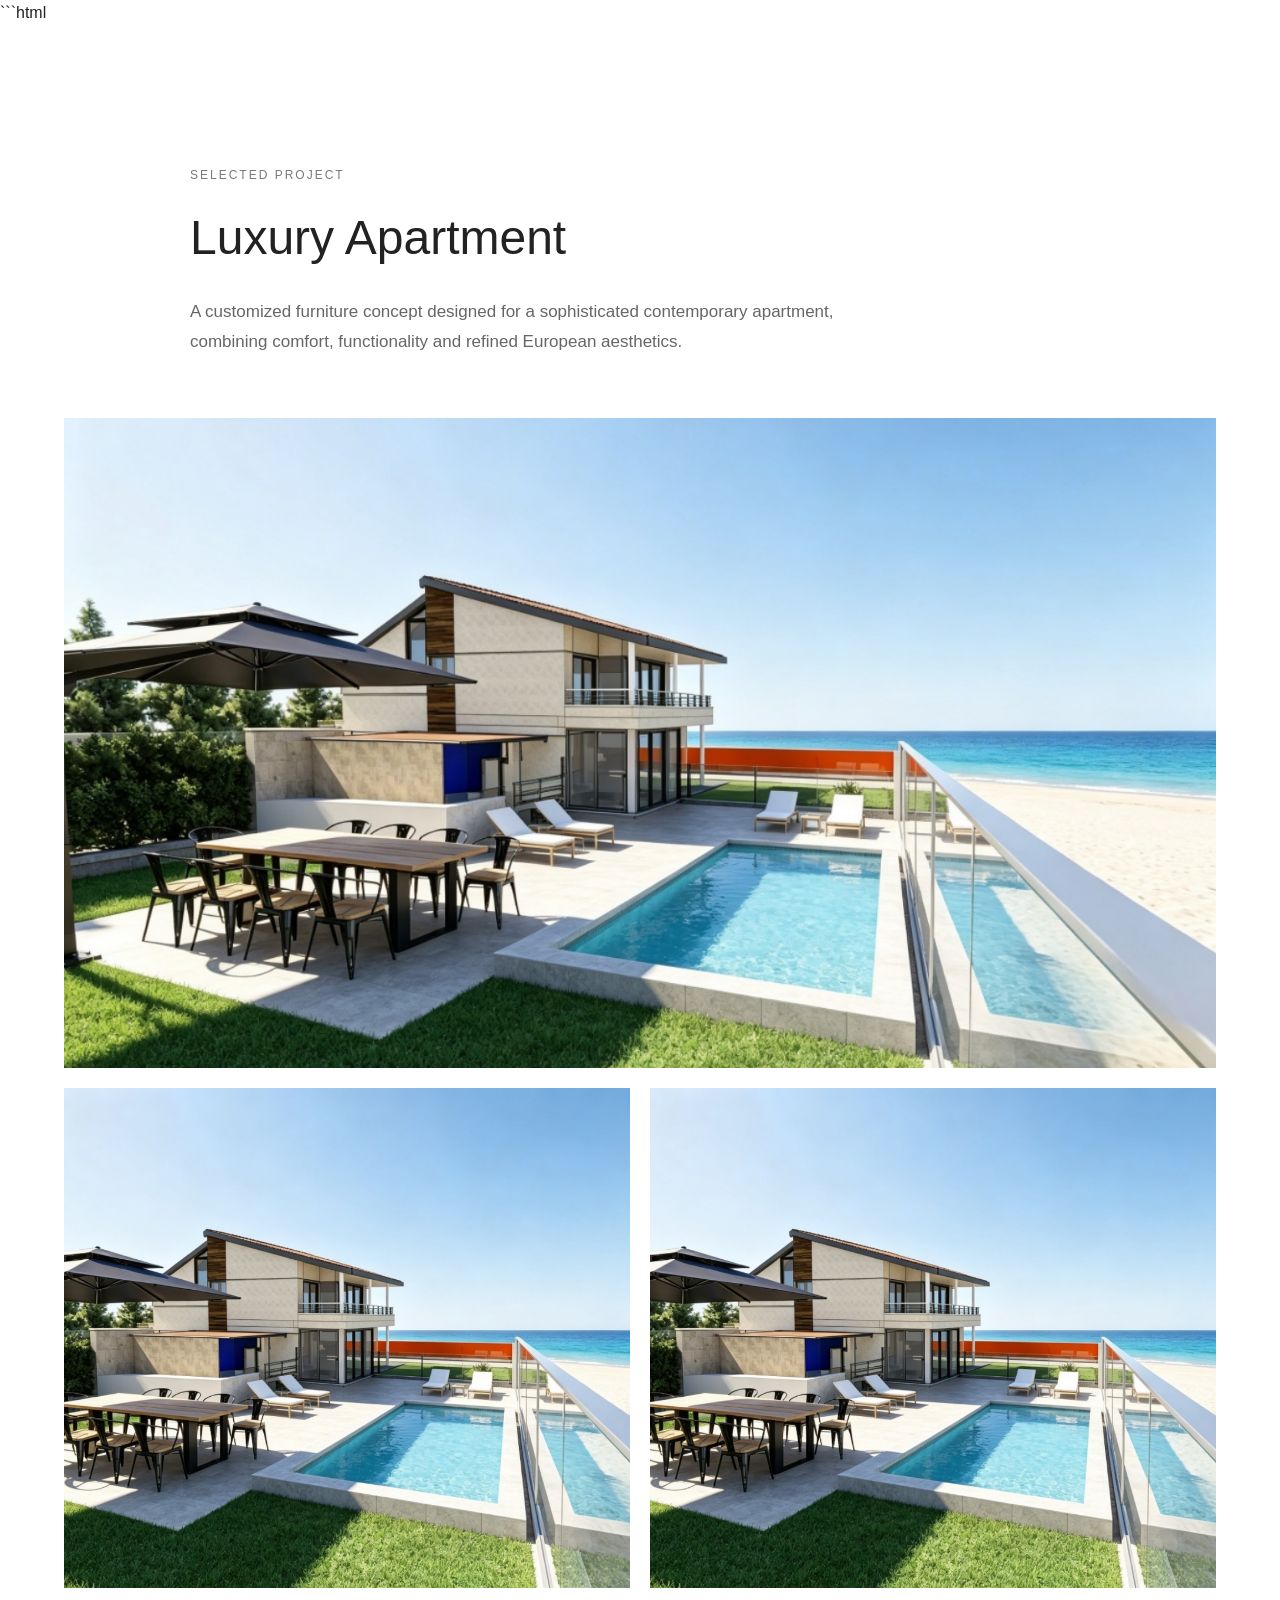
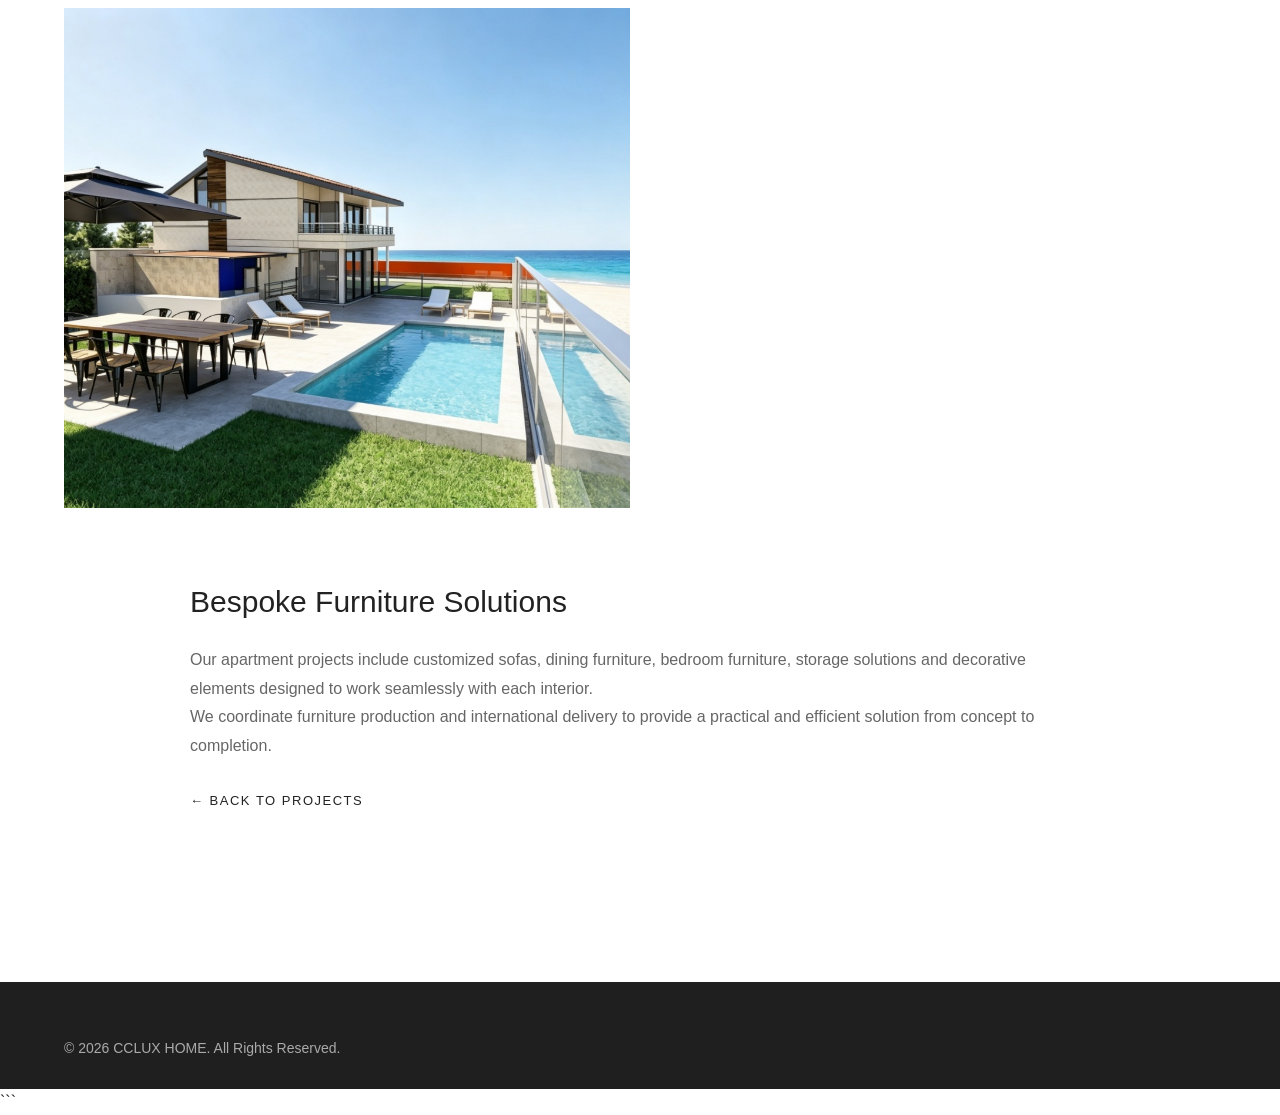
==== projects/apartment.html @ 45165ef6 "Add apartment.html for luxury furniture project This HTML file represents a luxury apartment furnitu" ====
```html
<!DOCTYPE html>
<html lang="en">

<head>

<meta charset="UTF-8">

<meta name="viewport" content="width=device-width, initial-scale=1.0">

<title>Luxury Apartment Furniture Project | CCLUX HOME</title>

<meta
name="description"
content="Bespoke apartment furniture project by CCLUX HOME, combining European design and customized furniture manufacturing."
>

<link rel="stylesheet" href="../css/style.css">

</head>


<body>


<!-- =========================
HEADER
========================= -->

<header class="header">

<a href="../index.html" class="logo">
CCLUX<br>HOME
</a>


<nav class="nav">

<a href="../index.html#home">Home</a>

<a href="../index.html#about">About</a>

<a href="../index.html#indoor">Indoor</a>

<a href="../index.html#outdoor">Outdoor</a>

<a href="../index.html#projects">Projects</a>

<a href="../index.html#contact">Contact</a>

</nav>


<a
href="../index.html#contact"
class="header-btn"
>
Get Quote
</a>

</header>



<!-- =========================
PROJECT DETAIL
========================= -->

<section class="project-detail">

<div class="container">


<!-- PROJECT INTRO -->

<div class="project-detail-header">

<p class="project-detail-label">
SELECTED PROJECT
</p>


<h1 class="project-detail-title">
Luxury Apartment
</h1>


<p class="project-detail-description">

A customized furniture concept designed for a sophisticated
contemporary apartment, combining comfort, functionality and
refined European aesthetics.

</p>

</div>



<!-- =========================
PROJECT GALLERY
========================= -->

<div class="project-gallery">


<img
src="../assets/images/hero/Projects/pj001.png"
alt="Luxury apartment interior"
>


<img
src="../assets/images/hero/Projects/pj001.png"
alt="Apartment living room furniture"
>


<img
src="../assets/images/hero/Projects/pj001.png"
alt="Custom apartment furniture"
>


<img
src="../assets/images/hero/Projects/pj001.png"
alt="Apartment interior design"
>


</div>



<!-- =========================
PROJECT INFORMATION
========================= -->

<div class="project-info">


<h2>
Bespoke Furniture Solutions
</h2>


<p>

Our apartment projects include customized sofas,
dining furniture, bedroom furniture, storage solutions
and decorative elements designed to work seamlessly
with each interior.

</p>


<p>

We coordinate furniture production and international
delivery to provide a practical and efficient solution
from concept to completion.

</p>


<a
href="../index.html#projects"
class="project-back"
>
← Back to Projects
</a>


</div>


</div>

</section>



<!-- =========================
FOOTER
========================= -->

<footer class="footer">

<div class="container">

<p>
© 2026 CCLUX HOME. All Rights Reserved.
</p>

</div>

</footer>


</body>

</html>
```
---- css/style.css ----
/* ==================================================
RESET
================================================== */

* {
    margin: 0;
    padding: 0;
    box-sizing: border-box;
}

html {
    scroll-behavior: smooth;
}

body {
    font-family: "Helvetica Neue", Arial, sans-serif;
    color: #222;
    background: #ffffff;
    line-height: 1.6;
}

img {
    width: 100%;
    display: block;
}

a {
    text-decoration: none;
    color: inherit;
}

.container {
    width: 90%;
    max-width: 1200px;
    margin: 0 auto;
}



/* ==================================================
HEADER
================================================== */

.header {
    position: absolute;
    top: 0;
    left: 0;

    width: 100%;
    height: 100px;

    display: flex;
    align-items: center;
    justify-content: space-between;

    padding: 0 60px;

    z-index: 10;
    color: white;
}

.logo {
    font-size: 22px;
    font-weight: 400;
    letter-spacing: 5px;
    line-height: 1.2;
    color: white;
}

.nav {
    display: flex;
    align-items: center;
    gap: 32px;
}

.nav a {
    color: white;
    font-size: 15px;
    transition: opacity 0.3s ease;
}

.nav a:hover {
    opacity: 0.7;
}

.header-btn {
    color: white;

    border: 1px solid rgba(255, 255, 255, 0.8);

    padding: 12px 26px;

    font-size: 14px;

    transition: all 0.3s ease;
}

.header-btn:hover {
    background: white;
    color: #222;
}



/* ==================================================
HERO
================================================== */

.hero {
    min-height: 760px;
    height: 100vh;

    background-image:
        linear-gradient(
            rgba(0, 0, 0, 0.38),
            rgba(0, 0, 0, 0.38)
        ),
        url("../assets/images/hero/hero-villa-interior.png");

    background-size: cover;
    background-position: center;
    background-repeat: no-repeat;

    display: flex;
    align-items: center;

    padding: 0 60px;
}

.hero-content {
    max-width: 700px;
    color: white;
}

.hero h1 {
    font-size: 48px;
    font-weight: 400;
    line-height: 1.25;

    margin-bottom: 20px;
}

.hero p {
    font-size: 18px;
    font-weight: 300;

    margin-bottom: 32px;
}



/* ==================================================
BUTTONS
================================================== */

.buttons {
    display: flex;
    gap: 16px;
    flex-wrap: wrap;
}

.buttons a {
    display: inline-block;

    padding: 14px 28px;

    font-size: 15px;
}

.btn-primary {
    background: white;
    color: #222;
}

.btn-secondary {
    color: white;

    border: 1px solid rgba(255, 255, 255, 0.8);
}

.btn-primary:hover {
    opacity: 0.88;
}

.btn-secondary:hover {
    background: white;
    color: #222;
}



/* ==================================================
GENERAL SECTION
================================================== */

section {
    padding: 100px 0;
}

.section-title {
    font-size: 38px;
    font-weight: 400;
    line-height: 1.3;

    margin-bottom: 20px;
}

.section-text {
    max-width: 700px;

    font-size: 17px;
    color: #666;

    margin-bottom: 50px;
}



/* ==================================================
ABOUT
================================================== */

.about {
    background: #f7f7f7;
}

.about-grid {
    display: grid;
    grid-template-columns: 1fr 1fr;

    gap: 70px;

    align-items: center;
}

.about-image img {
    width: 100%;
    height: 520px;

    object-fit: cover;
}

.about-content h3 {
    font-size: 28px;
    font-weight: 400;

    margin-bottom: 20px;
}

.about-content p {
    font-size: 16px;
    color: #555;

    margin-bottom: 18px;
}

.text-link {
    display: inline-block;

    margin-top: 10px;

    font-size: 15px;

    border-bottom: 1px solid #222;

    padding-bottom: 3px;
}



/* ==================================================
DESIGNER SECTION
================================================== */

.designer-section {
    display: grid;
    grid-template-columns: 380px 1fr;

    gap: 70px;

    align-items: center;

    margin-top: 85px;
    padding-top: 75px;

    border-top: 1px solid #dddddd;
}

.designer-image {
    width: 100%;
}

.designer-image img {
    width: 100%;
    height: 500px;

    object-fit: cover;
    object-position: center top;

    background: #eeeeee;
}

.designer-content {
    max-width: 650px;
}

.designer-label {
    font-size: 12px;

    letter-spacing: 2.5px;

    color: #888888;

    margin-bottom: 12px;
}

.designer-content h3 {
    font-size: 34px;
    font-weight: 400;

    line-height: 1.25;

    margin-bottom: 6px;
}

.designer-role {
    font-size: 17px !important;

    color: #777777 !important;

    margin-bottom: 26px !important;
}

.designer-content p {
    font-size: 16px;
    color: #555555;

    line-height: 1.8;

    margin-bottom: 18px;
}

.designer-details {
    display: flex;
    flex-wrap: wrap;

    gap: 10px;

    margin-top: 28px;
}

.designer-details span {
    display: inline-block;

    padding: 8px 14px;

    border: 1px solid #d7d7d7;

    font-size: 13px;
    color: #555555;

    background: #ffffff;
}



/* ==================================================
PRODUCTS
================================================== */

.products {
    background: white;
}

.outdoor {
    background: #f7f7f7;
}

.product-grid {
    display: grid;
    grid-template-columns: repeat(2, 1fr);

    gap: 35px;
}

.product-card {
    background: white;
}

.product-card img {
    width: 100%;
    height: 440px;

    object-fit: cover;
}

.product-info {
    padding: 18px 0 5px;
}

.product-info h3 {
    font-size: 21px;
    font-weight: 400;
}



/* ==================================================
PROJECTS
================================================== */

.projects {
    background: white;
}

.projects-grid {
    display: grid;
    grid-template-columns: repeat(3, 1fr);

    gap: 25px;
}

.project-card {
    position: relative;

    overflow: hidden;
}

.project-card img {
    width: 100%;
    height: auto;
    aspect-ratio: 4 / 3;
    object-fit: cover;
    display: block;

    transition: transform 0.4s ease;
}

.project-card:hover img {
    transform: scale(1.03);
}

.project-overlay {
    position: absolute;

    left: 0;
    bottom: 0;

    width: 100%;

    padding: 45px 25px 25px;

    color: white;

    background:
        linear-gradient(
            transparent,
            rgba(0, 0, 0, 0.68)
        );
}

.project-overlay h3 {
    font-size: 22px;
    font-weight: 400;
}

/* =========================
PROJECT CARD LINK
========================= */

.project-card {
    position: relative;
    display: block;
    overflow: hidden;
    text-decoration: none;
    color: inherit;
    cursor: pointer;
}

.project-card img {
    width: 100%;
    height: 460px;
    object-fit: cover;
    display: block;
    transition: transform 0.5s ease;
}

.project-card:hover img {
    transform: scale(1.04);
}

.project-overlay {
    position: absolute;
    left: 0;
    bottom: 0;
    width: 100%;

    padding: 60px 25px 25px;

    color: #fff;

    background:
        linear-gradient(
            to top,
            rgba(0,0,0,0.75),
            rgba(0,0,0,0)
        );
}

.project-overlay h3 {
    margin: 0 0 8px;

    font-size: 26px;
    font-weight: 500;
}

.project-overlay span {
    display: inline-block;

    font-size: 13px;
    letter-spacing: 1.5px;

    opacity: 0.9;

    transition: transform 0.3s ease;
}

.project-card:hover .project-overlay span {
    transform: translateX(5px);
}


/* =========================
PROJECT DETAIL PAGE
========================= */

.project-detail {
    padding: 140px 0 100px;
}

.project-detail-header {
    max-width: 900px;
    margin: 0 auto 60px;
}

.project-detail-label {
    font-size: 12px;
    letter-spacing: 2px;
    text-transform: uppercase;
    margin-bottom: 15px;
    opacity: 0.6;
}

.project-detail-title {
    font-size: 48px;
    font-weight: 500;
    margin-bottom: 20px;
}

.project-detail-description {
    max-width: 700px;
    font-size: 17px;
    line-height: 1.8;
    color: #666;
}

.project-gallery {
    display: grid;
    grid-template-columns: repeat(2, 1fr);
    gap: 20px;
}

.project-gallery img {
    width: 100%;
    height: 500px;
    object-fit: cover;
    display: block;
}

.project-gallery img:first-child {
    grid-column: span 2;
    height: 650px;
}

.project-info {
    max-width: 900px;
    margin: 70px auto;
}

.project-info h2 {
    font-size: 30px;
    font-weight: 500;
    margin-bottom: 20px;
}

.project-info p {
    font-size: 16px;
    line-height: 1.8;
    color: #666;
}

.project-back {
    display: inline-block;
    margin-top: 30px;

    font-size: 13px;
    letter-spacing: 1.5px;
    text-transform: uppercase;
}

.project-back:hover {
    opacity: 0.6;
}


/* =========================
MOBILE
========================= */

@media (max-width: 768px) {

    .project-card img {
        height: 380px;
    }

    .project-overlay {
        padding: 50px 20px 20px;
    }

    .project-overlay h3 {
        font-size: 22px;
    }

    .project-detail {
        padding: 110px 20px 70px;
    }

    .project-detail-title {
        font-size: 36px;
    }

    .project-detail-description {
        font-size: 15px;
    }

    .project-gallery {
        grid-template-columns: 1fr;
        gap: 12px;
    }

    .project-gallery img,
    .project-gallery img:first-child {
        grid-column: span 1;
        height: 400px;
    }

}


/* ==================================================
CONTACT
================================================== */

.contact {
    background: #f7f7f7;
}

.contact-grid {
    display: grid;
    grid-template-columns: repeat(3, 1fr);

    gap: 25px;

    margin-bottom: 70px;
}

.contact-item {
    background: white;

    padding: 30px;

    min-height: 130px;
}

.contact-item h3 {
    font-size: 18px;
    font-weight: 500;

    margin-bottom: 10px;
}

.contact-item p,
.contact-item a {
    font-size: 15px;
    color: #555;
}



/* ==================================================
FORM
================================================== */

.inquiry-form {
    max-width: 900px;

    margin: 0 auto;

    background: white;

    padding: 55px;
}

.inquiry-form h2 {
    font-size: 32px;
    font-weight: 400;

    margin-bottom: 10px;
}

.inquiry-form > p {
    color: #666;

    margin-bottom: 35px;
}

.form-grid {
    display: grid;
    grid-template-columns: repeat(2, 1fr);

    gap: 20px;
}

.form-group {
    display: flex;
    flex-direction: column;

    margin-bottom: 20px;
}

.form-group label {
    font-size: 14px;

    margin-bottom: 8px;
}

.form-group input,
.form-group textarea {
    width: 100%;

    border: 1px solid #d8d8d8;

    padding: 14px 15px;

    font-family: inherit;
    font-size: 15px;

    background: white;
}

.form-group input:focus,
.form-group textarea:focus {
    outline: none;

    border-color: #777;
}

.form-group textarea {
    resize: vertical;
}

.full-width {
    width: 100%;
}

.submit-btn {
    border: none;

    background: #222;
    color: white;

    padding: 15px 30px;

    font-size: 15px;

    cursor: pointer;

    transition: opacity 0.3s ease;
}

.submit-btn:hover {
    opacity: 0.8;
}



/* ==================================================
FOOTER
================================================== */

.footer {
    background: #1f1f1f;
    color: white;

    padding: 55px 0 30px;
}

.footer-content {
    display: flex;
    justify-content: space-between;
    align-items: flex-start;

    gap: 40px;

    margin-bottom: 40px;
}

.footer h3 {
    font-size: 21px;
    font-weight: 400;

    letter-spacing: 3px;

    margin-bottom: 8px;
}

.footer p {
    color: #aaa;
    font-size: 14px;
}

.footer-links {
    display: flex;

    gap: 22px;

    flex-wrap: wrap;
}

.footer-links a {
    color: #ddd;
    font-size: 14px;
}

.footer-links a:hover {
    color: white;
}

.copyright {
    border-top: 1px solid #333;

    padding-top: 25px;

    font-size: 13px;
    color: #888;
}



/* ==================================================
TABLET
================================================== */

@media (max-width: 1100px) {

    .header {
        padding: 0 35px;
    }

    .hero {
        padding: 0 35px;
    }

    .about-grid {
        gap: 40px;
    }

    .designer-section {
        grid-template-columns: 340px 1fr;

        gap: 45px;
    }

    .designer-image img {
        height: 460px;
    }

    .projects-grid {
        grid-template-columns: repeat(2, 1fr);
    }

}



/* ==================================================
MOBILE
================================================== */

@media (max-width: 850px) {

    .header {
        height: 85px;

        padding: 0 22px;
    }

    .logo {
        font-size: 18px;

        letter-spacing: 4px;
    }

    .nav {
        display: none;
    }

    .header-btn {
        padding: 10px 18px;

        font-size: 13px;
    }


    .hero {
        min-height: 650px;
        height: 90vh;

        padding: 0 22px;

        background-position: center;
    }

    .hero-content {
        max-width: 520px;
    }

    .hero h1 {
        font-size: 36px;
    }

    .hero p {
        font-size: 16px;
    }


    section {
        padding: 75px 0;
    }

    .container {
        width: 88%;
    }

    .section-title {
        font-size: 31px;
    }

    .section-text {
        font-size: 16px;

        margin-bottom: 35px;
    }


    .about-grid {
        grid-template-columns: 1fr;

        gap: 35px;
    }

    .about-image img {
        height: 420px;
    }


    /* DESIGNER MOBILE */

    .designer-section {
        grid-template-columns: 1fr;

        gap: 32px;

        margin-top: 55px;
        padding-top: 50px;
    }

    .designer-image {
        max-width: 460px;
    }

    .designer-image img {
        height: auto;
        max-height: none;

        object-fit: contain;
    }

    .designer-content {
        max-width: 100%;
    }

    .designer-content h3 {
        font-size: 28px;
    }

    .designer-role {
        font-size: 16px !important;
    }

    .designer-content p {
        font-size: 15px;
    }


    .product-grid {
        grid-template-columns: 1fr;

        gap: 30px;
    }

    .product-card img {
        height: 420px;
    }


    .projects-grid {
        grid-template-columns: 1fr;

        gap: 25px;
    }

    .project-card img {
        height: 480px;
    }


    .contact-grid {
        grid-template-columns: 1fr;

        gap: 15px;

        margin-bottom: 45px;
    }


    .inquiry-form {
        padding: 35px 25px;
    }

    .inquiry-form h2 {
        font-size: 28px;
    }

    .form-grid {
        grid-template-columns: 1fr;

        gap: 0;
    }


    .footer-content {
        flex-direction: column;
    }

}



/* ==================================================
SMALL MOBILE
================================================== */

@media (max-width: 500px) {

    .hero h1 {
        font-size: 31px;
    }

    .hero p {
        font-size: 15px;
    }

    .buttons {
        flex-direction: column;

        align-items: flex-start;
    }

    .buttons a {
        text-align: center;

        min-width: 150px;
    }


    .section-title {
        font-size: 28px;
    }


    .about-image img {
        height: 330px;
    }


    .designer-section {
        margin-top: 45px;
        padding-top: 42px;
    }

    .designer-content h3 {
        font-size: 26px;
    }

    .designer-details {
        gap: 8px;
    }

    .designer-details span {
        font-size: 12px;

        padding: 7px 11px;
    }


    .product-card img {
        height: 340px;
    }


    .project-card img {
        height: 400px;
    }


    .inquiry-form {
        padding: 30px 20px;
    }

}
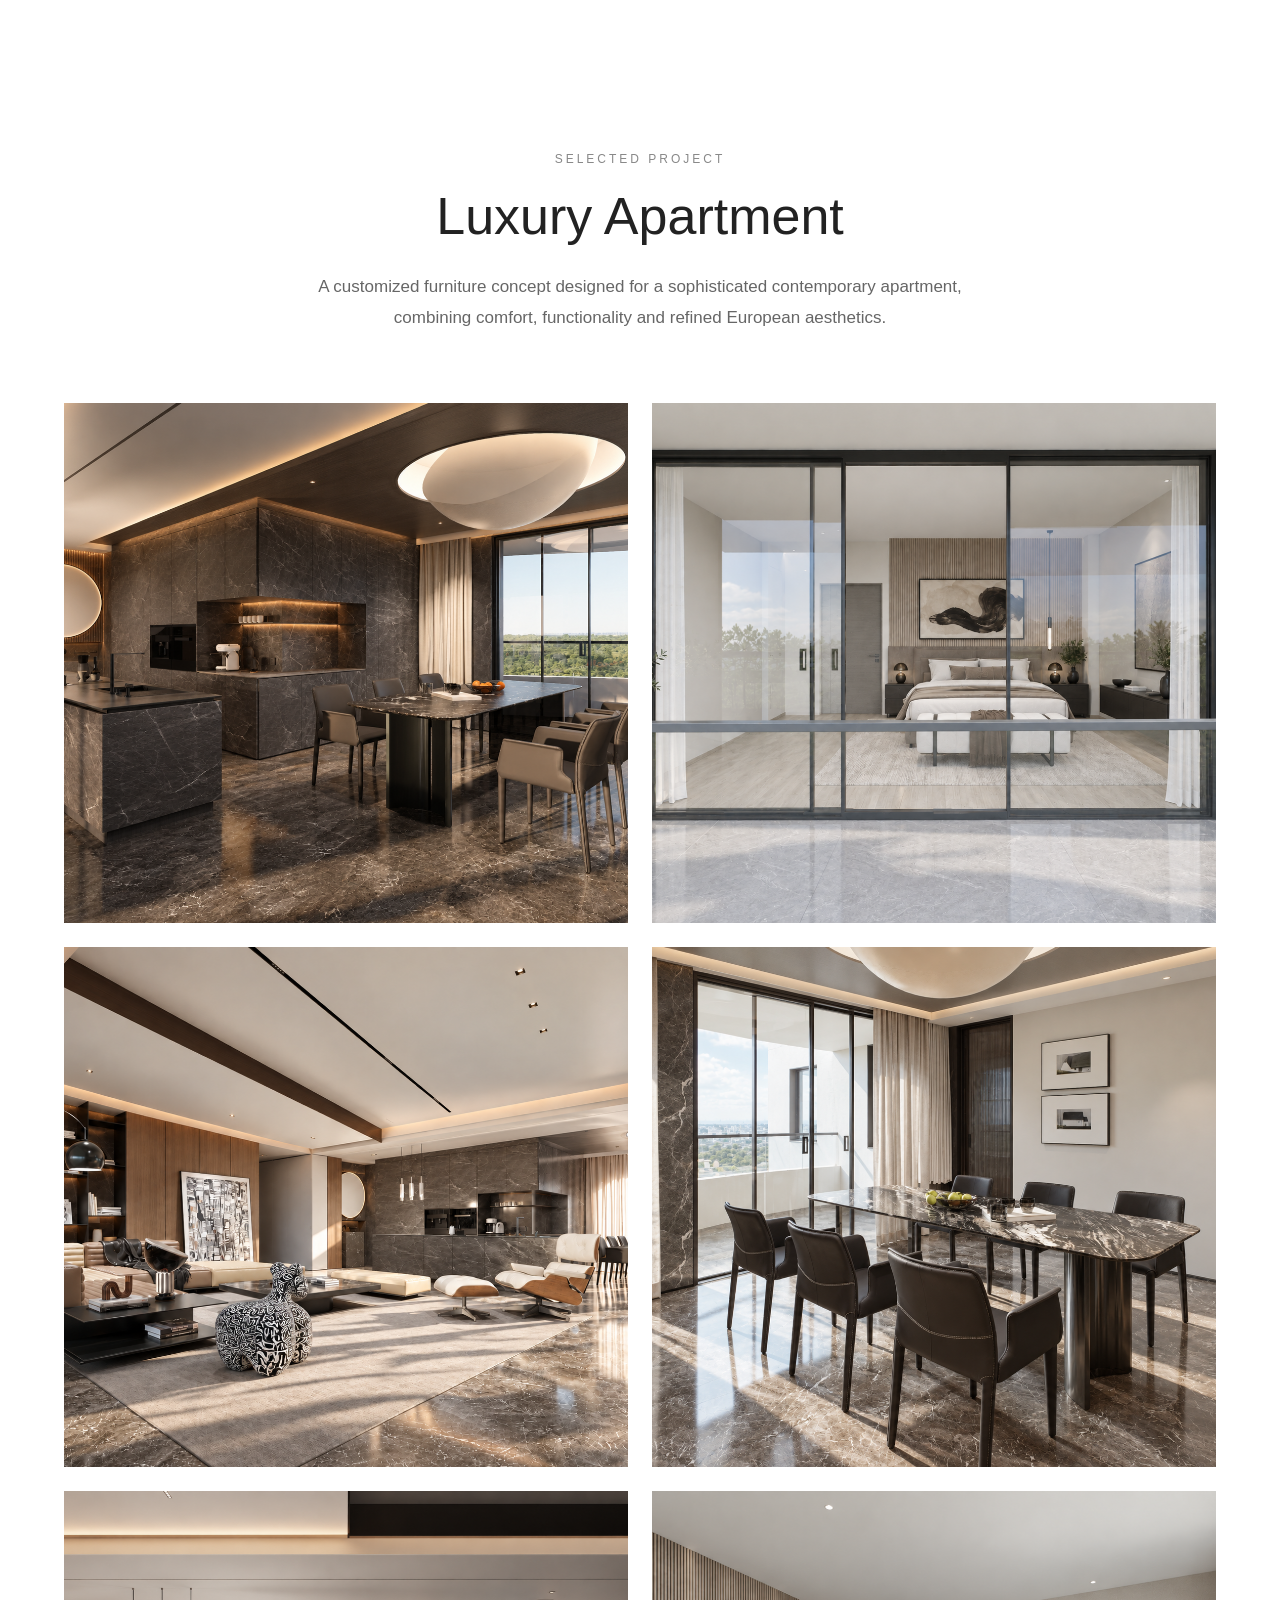
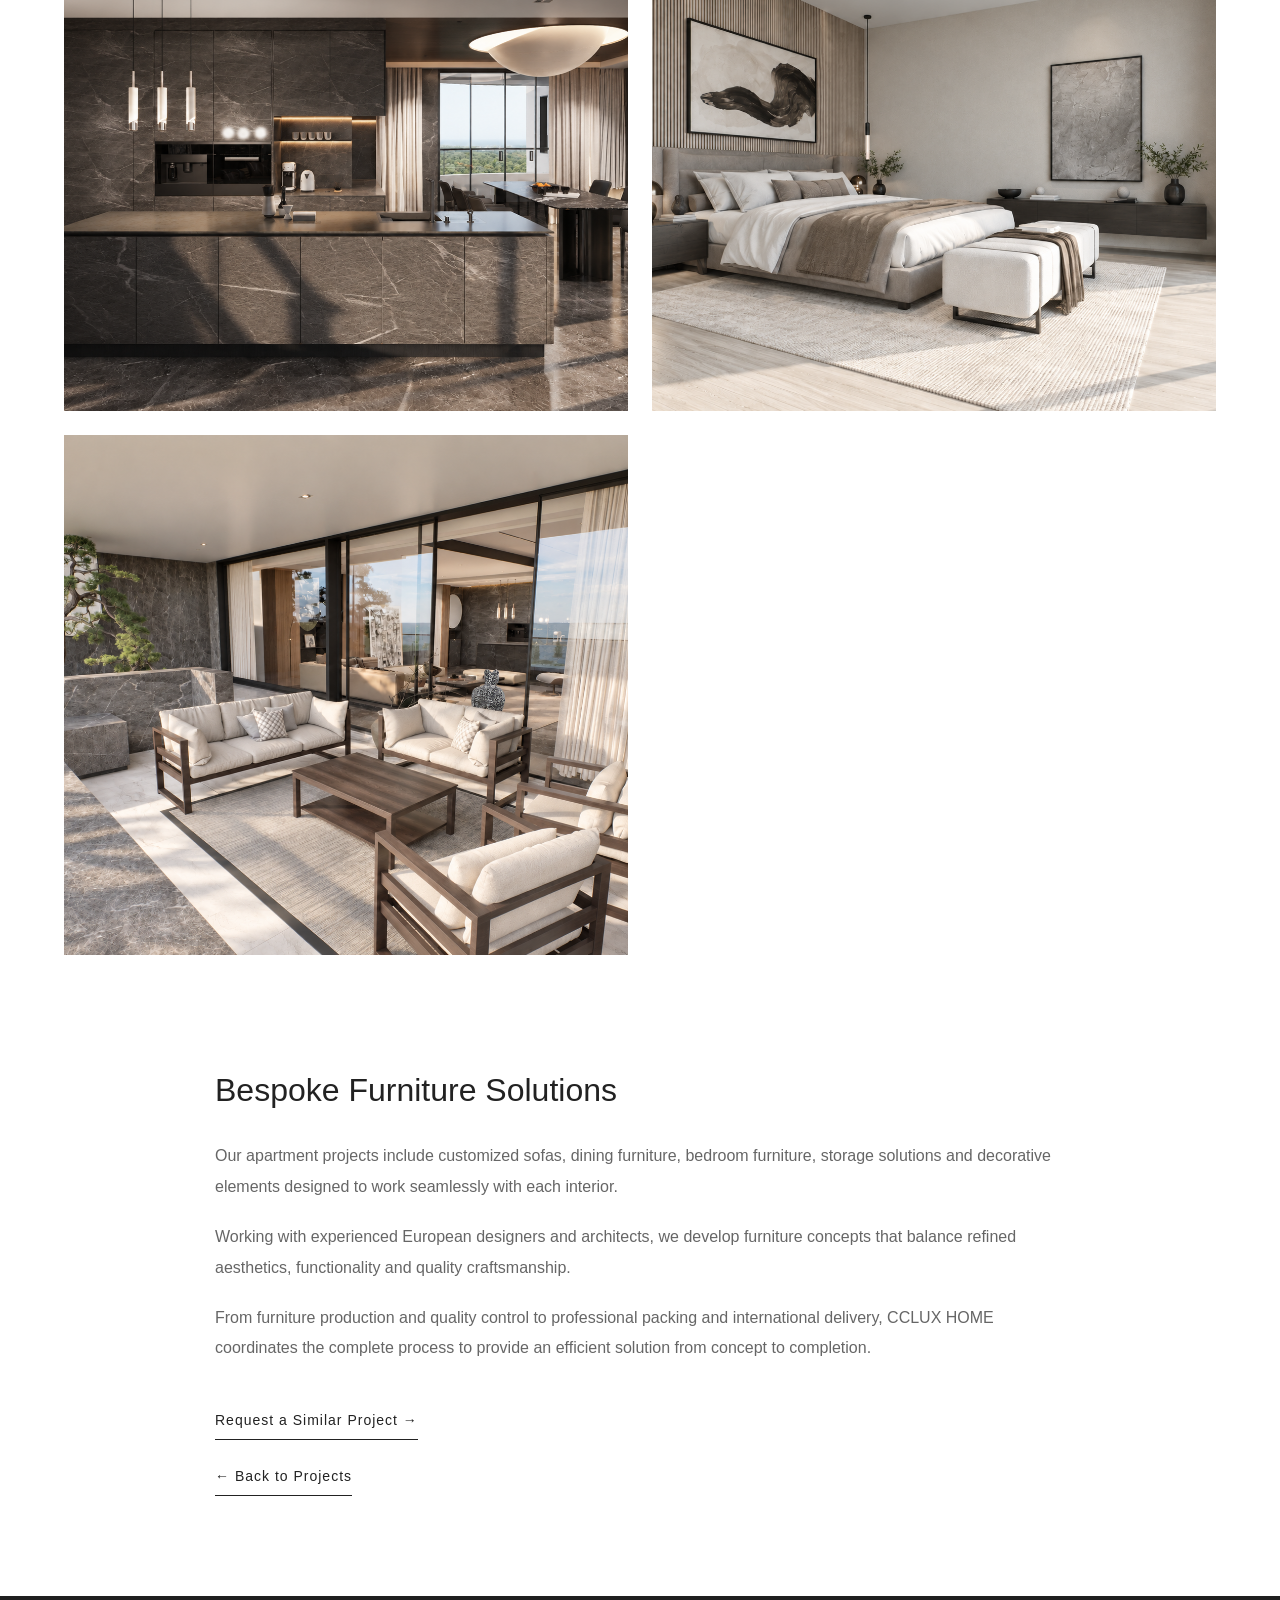
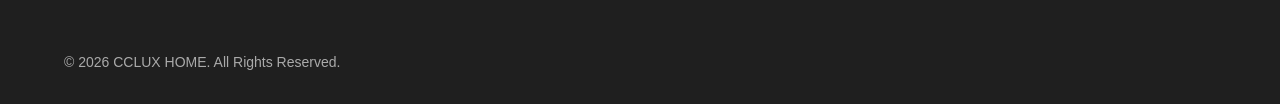
==== commit b8cfd932: "Refine HTML structure and project descriptions Updated project details and descriptions for the Luxu" ====
--- a/projects/apartment.html
+++ b/projects/apartment.html
@@ -1,4 +1,3 @@
-```html
 <!DOCTYPE html>
 <html lang="en">
 
@@ -8,14 +7,277 @@
 
 <meta name="viewport" content="width=device-width, initial-scale=1.0">
 
-<title>Luxury Apartment Furniture Project | CCLUX HOME</title>
+<title>
+Luxury Apartment Furniture Project | CCLUX HOME
+</title>
 
 <meta
 name="description"
-content="Bespoke apartment furniture project by CCLUX HOME, combining European design and customized furniture manufacturing."
+content="Bespoke apartment furniture project by CCLUX HOME, combining European design, customized furniture manufacturing and complete interior solutions."
 >
 
-<link rel="stylesheet" href="../css/style.css">
+<link
+rel="stylesheet"
+href="../css/style.css"
+>
+
+<style>
+
+/* ================================
+   PROJECT DETAIL PAGE
+================================ */
+
+.project-detail {
+    padding: 150px 0 100px;
+    background: #ffffff;
+}
+
+.project-detail .container {
+    width: 90%;
+    max-width: 1400px;
+    margin: 0 auto;
+}
+
+
+/* ================================
+   PROJECT HEADER
+================================ */
+
+.project-detail-header {
+    max-width: 850px;
+    margin: 0 auto 70px;
+    text-align: center;
+}
+
+.project-detail-label {
+    margin-bottom: 18px;
+
+    font-size: 12px;
+    letter-spacing: 3px;
+    text-transform: uppercase;
+
+    color: #888;
+}
+
+.project-detail-title {
+    margin-bottom: 25px;
+
+    font-size: 52px;
+    font-weight: 400;
+    line-height: 1.15;
+
+    color: #222;
+}
+
+.project-detail-description {
+    max-width: 700px;
+    margin: 0 auto;
+
+    font-size: 17px;
+    line-height: 1.8;
+
+    color: #666;
+}
+
+
+/* ================================
+   PROJECT GALLERY
+================================ */
+
+.project-gallery {
+    display: grid;
+
+    grid-template-columns: repeat(2, 1fr);
+
+    gap: 24px;
+
+    margin-bottom: 90px;
+}
+
+.project-gallery img {
+    display: block;
+
+    width: 100%;
+    height: 520px;
+
+    object-fit: cover;
+
+    background: #f5f5f5;
+
+    transition:
+        transform 0.5s ease,
+        opacity 0.5s ease;
+}
+
+.project-gallery img:hover {
+    transform: scale(1.015);
+}
+
+
+/* ================================
+   PROJECT INFORMATION
+================================ */
+
+.project-info {
+    max-width: 850px;
+
+    margin: 0 auto;
+
+    padding-top: 20px;
+}
+
+.project-info h2 {
+    margin-bottom: 25px;
+
+    font-size: 32px;
+    font-weight: 400;
+
+    color: #222;
+}
+
+.project-info p {
+    margin-bottom: 20px;
+
+    font-size: 16px;
+    line-height: 1.9;
+
+    color: #666;
+}
+
+
+/* ================================
+   BACK BUTTON
+================================ */
+
+.project-back {
+    display: inline-block;
+
+    margin-top: 25px;
+
+    padding-bottom: 8px;
+
+    font-size: 14px;
+    letter-spacing: 1px;
+
+    color: #222;
+
+    border-bottom: 1px solid #222;
+
+    transition:
+        opacity 0.3s ease,
+        transform 0.3s ease;
+}
+
+.project-back:hover {
+    opacity: 0.6;
+
+    transform: translateX(-3px);
+}
+
+
+/* ================================
+   FOOTER
+================================ */
+
+.project-detail + .footer {
+    margin-top: 0;
+}
+
+
+/* ================================
+   MOBILE
+================================ */
+
+@media (max-width: 900px) {
+
+    .project-detail {
+        padding: 120px 0 70px;
+    }
+
+    .project-detail-header {
+        margin-bottom: 45px;
+    }
+
+    .project-detail-title {
+        font-size: 40px;
+    }
+
+    .project-detail-description {
+        font-size: 15px;
+        line-height: 1.7;
+    }
+
+    .project-gallery {
+        grid-template-columns: 1fr;
+
+        gap: 18px;
+
+        margin-bottom: 60px;
+    }
+
+    .project-gallery img {
+        height: auto;
+
+        min-height: 300px;
+
+        object-fit: cover;
+    }
+
+    .project-info h2 {
+        font-size: 28px;
+    }
+
+    .project-info p {
+        font-size: 15px;
+        line-height: 1.8;
+    }
+
+}
+
+
+@media (max-width: 600px) {
+
+    .project-detail {
+        padding: 105px 0 60px;
+    }
+
+    .project-detail .container {
+        width: 92%;
+    }
+
+    .project-detail-label {
+        font-size: 10px;
+
+        letter-spacing: 2px;
+    }
+
+    .project-detail-title {
+        font-size: 34px;
+    }
+
+    .project-detail-description {
+        font-size: 14px;
+    }
+
+    .project-gallery {
+        gap: 14px;
+    }
+
+    .project-gallery img {
+        min-height: 240px;
+    }
+
+    .project-info h2 {
+        font-size: 25px;
+    }
+
+    .project-info p {
+        font-size: 14px;
+    }
+
+}
+
+</style>
 
 </head>
 
@@ -23,176 +285,233 @@
 <body>
 
 
-<!-- =========================
-HEADER
-========================= -->
+<!-- ================================
+     HEADER
+================================ -->
 
 <header class="header">
 
-<a href="../index.html" class="logo">
-CCLUX<br>HOME
-</a>
-
-
-<nav class="nav">
-
-<a href="../index.html#home">Home</a>
-
-<a href="../index.html#about">About</a>
-
-<a href="../index.html#indoor">Indoor</a>
-
-<a href="../index.html#outdoor">Outdoor</a>
-
-<a href="../index.html#projects">Projects</a>
-
-<a href="../index.html#contact">Contact</a>
-
-</nav>
-
-
-<a
-href="../index.html#contact"
-class="header-btn"
->
-Get Quote
-</a>
+    <a
+        href="../index.html"
+        class="logo"
+    >
+        CCLUX<br>HOME
+    </a>
+
+
+    <nav class="nav">
+
+        <a href="../index.html#home">
+            Home
+        </a>
+
+        <a href="../index.html#about">
+            About
+        </a>
+
+        <a href="../index.html#indoor">
+            Indoor
+        </a>
+
+        <a href="../index.html#outdoor">
+            Outdoor
+        </a>
+
+        <a href="../index.html#projects">
+            Projects
+        </a>
+
+        <a href="../index.html#contact">
+            Contact
+        </a>
+
+    </nav>
+
+
+    <a
+        href="../index.html#contact"
+        class="header-btn"
+    >
+        Get Quote
+    </a>
 
 </header>
 
 
 
-<!-- =========================
-PROJECT DETAIL
-========================= -->
+<!-- ================================
+     PROJECT DETAIL
+================================ -->
 
 <section class="project-detail">
 
-<div class="container">
-
-
-<!-- PROJECT INTRO -->
-
-<div class="project-detail-header">
-
-<p class="project-detail-label">
-SELECTED PROJECT
-</p>
-
-
-<h1 class="project-detail-title">
-Luxury Apartment
-</h1>
-
-
-<p class="project-detail-description">
-
-A customized furniture concept designed for a sophisticated
-contemporary apartment, combining comfort, functionality and
-refined European aesthetics.
-
-</p>
-
-</div>
-
-
-
-<!-- =========================
-PROJECT GALLERY
-========================= -->
-
-<div class="project-gallery">
-
-
-<img
-src="../assets/images/hero/Projects/pj001.png"
-alt="Luxury apartment interior"
->
-
-
-<img
-src="../assets/images/hero/Projects/pj001.png"
-alt="Apartment living room furniture"
->
-
-
-<img
-src="../assets/images/hero/Projects/pj001.png"
-alt="Custom apartment furniture"
->
-
-
-<img
-src="../assets/images/hero/Projects/pj001.png"
-alt="Apartment interior design"
->
-
-
-</div>
-
-
-
-<!-- =========================
-PROJECT INFORMATION
-========================= -->
-
-<div class="project-info">
-
-
-<h2>
-Bespoke Furniture Solutions
-</h2>
-
-
-<p>
-
-Our apartment projects include customized sofas,
-dining furniture, bedroom furniture, storage solutions
-and decorative elements designed to work seamlessly
-with each interior.
-
-</p>
-
-
-<p>
-
-We coordinate furniture production and international
-delivery to provide a practical and efficient solution
-from concept to completion.
-
-</p>
-
-
-<a
-href="../index.html#projects"
-class="project-back"
->
-← Back to Projects
-</a>
-
-
-</div>
-
-
-</div>
+    <div class="container">
+
+
+        <!-- PROJECT INTRO -->
+
+        <div class="project-detail-header">
+
+            <p class="project-detail-label">
+                SELECTED PROJECT
+            </p>
+
+
+            <h1 class="project-detail-title">
+                Luxury Apartment
+            </h1>
+
+
+            <p class="project-detail-description">
+
+                A customized furniture concept designed
+                for a sophisticated contemporary apartment,
+                combining comfort, functionality and refined
+                European aesthetics.
+
+            </p>
+
+        </div>
+
+
+
+        <!-- ================================
+             PROJECT GALLERY
+        ================================= -->
+
+        <div class="project-gallery">
+
+
+            <img
+                src="../assets/images/hero/Projects/ap010.png"
+                alt="Luxury apartment interior by CCLUX HOME"
+            >
+
+
+            <img
+                src="../assets/images/hero/Projects/ap02.png"
+                alt="Contemporary apartment living room furniture"
+            >
+
+
+            <img
+                src="../assets/images/hero/Projects/ap03.png"
+                alt="Custom apartment furniture design"
+            >
+
+
+            <img
+                src="../assets/images/hero/Projects/ap04.png"
+                alt="Luxury apartment interior design"
+            >
+
+
+            <img
+                src="../assets/images/hero/Projects/ap06.png"
+                alt="Bespoke apartment furniture solution"
+            >
+
+
+            <img
+                src="../assets/images/hero/Projects/ap08.png"
+                alt="Modern apartment furniture interior"
+            >
+
+
+            <img
+                src="../assets/images/hero/Projects/ap09.png"
+                alt="European style apartment furniture project"
+            >
+
+
+        </div>
+
+
+
+        <!-- ================================
+             PROJECT INFORMATION
+        ================================= -->
+
+        <div class="project-info">
+
+
+            <h2>
+                Bespoke Furniture Solutions
+            </h2>
+
+
+            <p>
+
+                Our apartment projects include customized
+                sofas, dining furniture, bedroom furniture,
+                storage solutions and decorative elements
+                designed to work seamlessly with each interior.
+
+            </p>
+
+
+            <p>
+
+                Working with experienced European designers
+                and architects, we develop furniture concepts
+                that balance refined aesthetics, functionality
+                and quality craftsmanship.
+
+            </p>
+
+
+            <p>
+
+                From furniture production and quality control
+                to professional packing and international
+                delivery, CCLUX HOME coordinates the complete
+                process to provide an efficient solution from
+                concept to completion.
+
+            </p>
+
+
+            <a
+                href="../index.html#contact"
+                class="project-back"
+            >
+                Request a Similar Project →
+            </a>
+
+
+            <br>
+
+
+            <a
+                href="../index.html#projects"
+                class="project-back"
+            >
+                ← Back to Projects
+            </a>
+
+
+        </div>
+
+
+    </div>
 
 </section>
 
 
 
-<!-- =========================
-FOOTER
-========================= -->
+<!-- ================================
+     FOOTER
+================================ -->
 
 <footer class="footer">
 
-<div class="container">
-
-<p>
-© 2026 CCLUX HOME. All Rights Reserved.
-</p>
-
-</div>
+    <div class="container">
+
+        <p>
+            © 2026 CCLUX HOME. All Rights Reserved.
+        </p>
+
+    </div>
 
 </footer>
 
@@ -200,4 +519,3 @@
 </body>
 
 </html>
-```
--- a/css/style.css
+++ b/css/style.css
@@ -8,26 +8,37 @@
     box-sizing: border-box;
 }
 
+
 html {
     scroll-behavior: smooth;
 }
 
+
 body {
-    font-family: "Helvetica Neue", Arial, sans-serif;
-    color: #222;
+    font-family:
+        "Helvetica Neue",
+        Arial,
+        sans-serif;
+
+    color: #222222;
+
     background: #ffffff;
+
     line-height: 1.6;
 }
+
 
 img {
     width: 100%;
     display: block;
 }
 
+
 a {
     text-decoration: none;
     color: inherit;
 }
+
 
 .container {
     width: 90%;
@@ -36,13 +47,13 @@
 }
 
 
-
 /* ==================================================
 HEADER
 ================================================== */
 
 .header {
     position: absolute;
+
     top: 0;
     left: 0;
 
@@ -50,56 +61,79 @@
     height: 100px;
 
     display: flex;
+
     align-items: center;
+
     justify-content: space-between;
 
     padding: 0 60px;
 
     z-index: 10;
-    color: white;
-}
+
+    color: #ffffff;
+}
+
 
 .logo {
     font-size: 22px;
+
     font-weight: 400;
+
     letter-spacing: 5px;
+
     line-height: 1.2;
-    color: white;
-}
+
+    color: #ffffff;
+}
+
 
 .nav {
     display: flex;
+
     align-items: center;
-    gap: 32px;
-}
+
+    gap: 28px;
+}
+
 
 .nav a {
-    color: white;
-    font-size: 15px;
-    transition: opacity 0.3s ease;
-}
+    color: #ffffff;
+
+    font-size: 14px;
+
+    font-weight: 400;
+
+    transition:
+        opacity 0.3s ease;
+}
+
 
 .nav a:hover {
     opacity: 0.7;
 }
 
+
 .header-btn {
-    color: white;
-
-    border: 1px solid rgba(255, 255, 255, 0.8);
+    color: #ffffff;
+
+    border:
+        1px solid
+        rgba(255,255,255,0.8);
 
     padding: 12px 26px;
 
     font-size: 14px;
 
-    transition: all 0.3s ease;
-}
+    transition:
+        all 0.3s ease;
+}
+
 
 .header-btn:hover {
-    background: white;
-    color: #222;
-}
-
+    background: #ffffff;
+
+    color: #222222;
+}
 
 
 /* ==================================================
@@ -108,45 +142,57 @@
 
 .hero {
     min-height: 760px;
+
     height: 100vh;
 
     background-image:
         linear-gradient(
-            rgba(0, 0, 0, 0.38),
-            rgba(0, 0, 0, 0.38)
+            rgba(0,0,0,0.38),
+            rgba(0,0,0,0.38)
         ),
         url("../assets/images/hero/hero-villa-interior.png");
 
     background-size: cover;
+
     background-position: center;
+
     background-repeat: no-repeat;
 
     display: flex;
+
     align-items: center;
 
     padding: 0 60px;
 }
+
 
 .hero-content {
     max-width: 700px;
-    color: white;
-}
+
+    color: #ffffff;
+}
+
 
 .hero h1 {
     font-size: 48px;
+
     font-weight: 400;
+
     line-height: 1.25;
 
     margin-bottom: 20px;
 }
+
 
 .hero p {
     font-size: 18px;
+
     font-weight: 300;
 
+    line-height: 1.6;
+
     margin-bottom: 32px;
 }
-
 
 
 /* ==================================================
@@ -155,9 +201,12 @@
 
 .buttons {
     display: flex;
+
     gap: 16px;
+
     flex-wrap: wrap;
 }
+
 
 .buttons a {
     display: inline-block;
@@ -167,26 +216,33 @@
     font-size: 15px;
 }
 
+
 .btn-primary {
-    background: white;
-    color: #222;
-}
+    background: #ffffff;
+
+    color: #222222;
+}
+
 
 .btn-secondary {
-    color: white;
-
-    border: 1px solid rgba(255, 255, 255, 0.8);
-}
+    color: #ffffff;
+
+    border:
+        1px solid
+        rgba(255,255,255,0.8);
+}
+
 
 .btn-primary:hover {
     opacity: 0.88;
 }
 
+
 .btn-secondary:hover {
-    background: white;
-    color: #222;
-}
-
+    background: #ffffff;
+
+    color: #222222;
+}
 
 
 /* ==================================================
@@ -197,23 +253,29 @@
     padding: 100px 0;
 }
 
+
 .section-title {
     font-size: 38px;
+
     font-weight: 400;
+
     line-height: 1.3;
 
     margin-bottom: 20px;
 }
+
 
 .section-text {
     max-width: 700px;
 
     font-size: 17px;
-    color: #666;
+
+    line-height: 1.7;
+
+    color: #666666;
 
     margin-bottom: 50px;
 }
-
 
 
 /* ==================================================
@@ -224,35 +286,58 @@
     background: #f7f7f7;
 }
 
+
 .about-grid {
     display: grid;
-    grid-template-columns: 1fr 1fr;
+
+    grid-template-columns:
+        1fr 1fr;
 
     gap: 70px;
 
     align-items: center;
 }
+
+
+.about-image {
+    width: 100%;
+
+    overflow: hidden;
+}
+
 
 .about-image img {
     width: 100%;
+
     height: 520px;
 
     object-fit: cover;
-}
+
+    object-position: center;
+}
+
 
 .about-content h3 {
     font-size: 28px;
+
     font-weight: 400;
 
+    line-height: 1.3;
+
     margin-bottom: 20px;
 }
+
 
 .about-content p {
     font-size: 16px;
-    color: #555;
+
+    color: #555555;
+
+    line-height: 1.8;
 
     margin-bottom: 18px;
 }
+
 
 .text-link {
     display: inline-block;
@@ -261,49 +346,69 @@
 
     font-size: 15px;
 
-    border-bottom: 1px solid #222;
+    border-bottom:
+        1px solid #222222;
 
     padding-bottom: 3px;
-}
-
-
-
-/* ==================================================
-DESIGNER SECTION
+
+    transition:
+        opacity 0.3s ease;
+}
+
+
+.text-link:hover {
+    opacity: 0.65;
+}
+
+
+/* ==================================================
+DESIGNER
 ================================================== */
 
 .designer-section {
     display: grid;
-    grid-template-columns: 380px 1fr;
+
+    grid-template-columns:
+        380px 1fr;
 
     gap: 70px;
 
     align-items: center;
 
     margin-top: 85px;
+
     padding-top: 75px;
 
-    border-top: 1px solid #dddddd;
-}
+    border-top:
+        1px solid #dddddd;
+}
+
 
 .designer-image {
     width: 100%;
-}
+
+    overflow: hidden;
+}
+
 
 .designer-image img {
     width: 100%;
+
     height: 500px;
 
     object-fit: cover;
+
     object-position: center top;
 
     background: #eeeeee;
 }
+
 
 .designer-content {
     max-width: 650px;
 }
 
+
 .designer-label {
     font-size: 12px;
 
@@ -314,95 +419,130 @@
     margin-bottom: 12px;
 }
 
+
 .designer-content h3 {
     font-size: 34px;
+
     font-weight: 400;
 
     line-height: 1.25;
 
     margin-bottom: 6px;
 }
+
 
 .designer-role {
     font-size: 17px !important;
 
     color: #777777 !important;
 
+    line-height: 1.6;
+
     margin-bottom: 26px !important;
 }
+
 
 .designer-content p {
     font-size: 16px;
+
     color: #555555;
 
     line-height: 1.8;
 
     margin-bottom: 18px;
 }
+
 
 .designer-details {
     display: flex;
+
     flex-wrap: wrap;
 
     gap: 10px;
 
     margin-top: 28px;
 }
+
 
 .designer-details span {
     display: inline-block;
 
     padding: 8px 14px;
 
-    border: 1px solid #d7d7d7;
+    border:
+        1px solid #d7d7d7;
 
     font-size: 13px;
+
     color: #555555;
 
     background: #ffffff;
 }
 
 
-
 /* ==================================================
 PRODUCTS
 ================================================== */
 
 .products {
-    background: white;
-}
+    background: #ffffff;
+}
+
 
 .outdoor {
     background: #f7f7f7;
 }
 
+
 .product-grid {
     display: grid;
-    grid-template-columns: repeat(2, 1fr);
+
+    grid-template-columns:
+        repeat(2, 1fr);
 
     gap: 35px;
 }
 
+
 .product-card {
-    background: white;
-}
+    background: #ffffff;
+
+    overflow: hidden;
+}
+
 
 .product-card img {
     width: 100%;
+
     height: 440px;
 
     object-fit: cover;
-}
+
+    object-position: center;
+
+    transition:
+        transform 0.4s ease;
+}
+
+
+.product-card:hover img {
+    transform: scale(1.02);
+}
+
 
 .product-info {
-    padding: 18px 0 5px;
-}
+    padding:
+        18px 0 5px;
+}
+
 
 .product-info h3 {
     font-size: 21px;
+
     font-weight: 400;
-}
-
+
+    line-height: 1.4;
+}
 
 
 /* ==================================================
@@ -410,35 +550,57 @@
 ================================================== */
 
 .projects {
-    background: white;
-}
+    background: #ffffff;
+}
+
 
 .projects-grid {
     display: grid;
-    grid-template-columns: repeat(3, 1fr);
+
+    grid-template-columns:
+        repeat(3, 1fr);
 
     gap: 25px;
 }
+
 
 .project-card {
     position: relative;
 
+    display: block;
+
     overflow: hidden;
-}
+
+    text-decoration: none;
+
+    color: inherit;
+
+    cursor: pointer;
+
+    background: #f5f5f5;
+}
+
 
 .project-card img {
     width: 100%;
-    height: auto;
-    aspect-ratio: 4 / 3;
+
+    height: 460px;
+
     object-fit: cover;
+
+    object-position: center;
+
     display: block;
 
-    transition: transform 0.4s ease;
-}
+    transition:
+        transform 0.5s ease;
+}
+
 
 .project-card:hover img {
-    transform: scale(1.03);
-}
+    transform: scale(1.04);
+}
+
 
 .project-overlay {
     position: absolute;
@@ -448,56 +610,10 @@
 
     width: 100%;
 
-    padding: 45px 25px 25px;
-
-    color: white;
-
-    background:
-        linear-gradient(
-            transparent,
-            rgba(0, 0, 0, 0.68)
-        );
-}
-
-.project-overlay h3 {
-    font-size: 22px;
-    font-weight: 400;
-}
-
-/* =========================
-PROJECT CARD LINK
-========================= */
-
-.project-card {
-    position: relative;
-    display: block;
-    overflow: hidden;
-    text-decoration: none;
-    color: inherit;
-    cursor: pointer;
-}
-
-.project-card img {
-    width: 100%;
-    height: 460px;
-    object-fit: cover;
-    display: block;
-    transition: transform 0.5s ease;
-}
-
-.project-card:hover img {
-    transform: scale(1.04);
-}
-
-.project-overlay {
-    position: absolute;
-    left: 0;
-    bottom: 0;
-    width: 100%;
-
-    padding: 60px 25px 25px;
-
-    color: #fff;
+    padding:
+        65px 25px 25px;
+
+    color: #ffffff;
 
     background:
         linear-gradient(
@@ -507,153 +623,249 @@
         );
 }
 
+
 .project-overlay h3 {
-    margin: 0 0 8px;
+    margin:
+        0 0 8px;
 
     font-size: 26px;
-    font-weight: 500;
-}
+
+    font-weight: 400;
+
+    line-height: 1.3;
+}
+
 
 .project-overlay span {
     display: inline-block;
 
     font-size: 13px;
+
     letter-spacing: 1.5px;
 
     opacity: 0.9;
 
-    transition: transform 0.3s ease;
-}
-
-.project-card:hover .project-overlay span {
-    transform: translateX(5px);
-}
-
-
-/* =========================
-PROJECT DETAIL PAGE
-========================= */
-
-.project-detail {
-    padding: 140px 0 100px;
-}
-
-.project-detail-header {
+    transition:
+        transform 0.3s ease;
+}
+
+
+.project-card:hover
+.project-overlay span {
+    transform:
+        translateX(5px);
+}
+
+
+/* ==================================================
+LOGISTICS
+ONLY FOUR IMAGES
+NO PRODUCTION TEXT
+================================================== */
+
+.logistics {
+    background: #f5f5f3;
+}
+
+
+.logistics-header {
     max-width: 900px;
-    margin: 0 auto 60px;
-}
-
-.project-detail-label {
+
+    margin-bottom: 55px;
+}
+
+
+.logistics-label {
     font-size: 12px;
+
+    letter-spacing: 2.5px;
+
+    color: #888888;
+
+    margin-bottom: 12px;
+}
+
+
+.logistics-header .section-title {
+    margin-bottom: 20px;
+}
+
+
+/* ==================================================
+FOUR DELIVERY IMAGES
+DESKTOP = ONE ROW
+================================================== */
+
+.delivery-grid {
+    display: grid;
+
+    grid-template-columns:
+        repeat(4, 1fr);
+
+    gap: 22px;
+
+    width: 100%;
+
+    margin-bottom: 65px;
+}
+
+
+.delivery-card {
+    min-width: 0;
+
+    background: #ffffff;
+
+    overflow: hidden;
+}
+
+
+/* ==================================================
+DELIVERY IMAGE
+NO CROPPING
+================================================== */
+
+.delivery-image {
+    width: 100%;
+
+    height: 230px;
+
+    display: flex;
+
+    align-items: center;
+
+    justify-content: center;
+
+    background: #eeeeec;
+
+    overflow: hidden;
+}
+
+
+.delivery-image img {
+    width: 100%;
+
+    height: 100%;
+
+    object-fit: contain;
+
+    object-position: center;
+
+    display: block;
+}
+
+
+/* ==================================================
+EUROPE MARKETS
+================================================== */
+
+.europe-markets {
+    border-top:
+        1px solid #d3d3d3;
+
+    border-bottom:
+        1px solid #d3d3d3;
+
+    padding: 30px 0;
+
+    display: flex;
+
+    align-items: center;
+
+    justify-content: space-between;
+
+    gap: 30px;
+}
+
+
+.markets-label {
+    font-size: 11px;
+
     letter-spacing: 2px;
-    text-transform: uppercase;
-    margin-bottom: 15px;
-    opacity: 0.6;
-}
-
-.project-detail-title {
-    font-size: 48px;
-    font-weight: 500;
-    margin-bottom: 20px;
-}
-
-.project-detail-description {
+
+    color: #888888;
+
+    white-space: nowrap;
+}
+
+
+.market-list {
+    display: flex;
+
+    flex-wrap: wrap;
+
+    justify-content: flex-end;
+
+    gap: 10px;
+}
+
+
+.market-list span {
+    padding: 8px 13px;
+
+    border:
+        1px solid #d1d1d1;
+
+    background: #ffffff;
+
+    font-size: 12px;
+
+    color: #555555;
+}
+
+
+/* ==================================================
+LOGISTICS CTA
+================================================== */
+
+.logistics-cta {
+    margin-top: 65px;
+
+    max-width: 850px;
+}
+
+
+.logistics-cta h3 {
+    font-size: 30px;
+
+    font-weight: 400;
+
+    line-height: 1.35;
+
+    margin-bottom: 12px;
+}
+
+
+.logistics-cta p {
+    font-size: 16px;
+
+    color: #666666;
+
+    line-height: 1.8;
+
+    margin-bottom: 25px;
+
     max-width: 700px;
-    font-size: 17px;
-    line-height: 1.8;
-    color: #666;
-}
-
-.project-gallery {
-    display: grid;
-    grid-template-columns: repeat(2, 1fr);
-    gap: 20px;
-}
-
-.project-gallery img {
-    width: 100%;
-    height: 500px;
-    object-fit: cover;
-    display: block;
-}
-
-.project-gallery img:first-child {
-    grid-column: span 2;
-    height: 650px;
-}
-
-.project-info {
-    max-width: 900px;
-    margin: 70px auto;
-}
-
-.project-info h2 {
-    font-size: 30px;
-    font-weight: 500;
-    margin-bottom: 20px;
-}
-
-.project-info p {
-    font-size: 16px;
-    line-height: 1.8;
-    color: #666;
-}
-
-.project-back {
+}
+
+
+.logistics-btn {
     display: inline-block;
-    margin-top: 30px;
-
-    font-size: 13px;
-    letter-spacing: 1.5px;
-    text-transform: uppercase;
-}
-
-.project-back:hover {
-    opacity: 0.6;
-}
-
-
-/* =========================
-MOBILE
-========================= */
-
-@media (max-width: 768px) {
-
-    .project-card img {
-        height: 380px;
-    }
-
-    .project-overlay {
-        padding: 50px 20px 20px;
-    }
-
-    .project-overlay h3 {
-        font-size: 22px;
-    }
-
-    .project-detail {
-        padding: 110px 20px 70px;
-    }
-
-    .project-detail-title {
-        font-size: 36px;
-    }
-
-    .project-detail-description {
-        font-size: 15px;
-    }
-
-    .project-gallery {
-        grid-template-columns: 1fr;
-        gap: 12px;
-    }
-
-    .project-gallery img,
-    .project-gallery img:first-child {
-        grid-column: span 1;
-        height: 400px;
-    }
-
+
+    background: #222222;
+
+    color: #ffffff;
+
+    padding: 14px 25px;
+
+    font-size: 14px;
+
+    transition:
+        opacity 0.3s ease;
+}
+
+
+.logistics-btn:hover {
+    opacity: 0.8;
 }
 
 
@@ -665,36 +877,52 @@
     background: #f7f7f7;
 }
 
+
 .contact-grid {
     display: grid;
-    grid-template-columns: repeat(3, 1fr);
+
+    grid-template-columns:
+        repeat(3, 1fr);
 
     gap: 25px;
 
     margin-bottom: 70px;
 }
 
+
 .contact-item {
-    background: white;
+    background: #ffffff;
 
     padding: 30px;
 
     min-height: 130px;
 }
+
 
 .contact-item h3 {
     font-size: 18px;
+
     font-weight: 500;
 
+    line-height: 1.4;
+
     margin-bottom: 10px;
 }
+
 
 .contact-item p,
 .contact-item a {
     font-size: 15px;
-    color: #555;
-}
-
+
+    color: #555555;
+
+    line-height: 1.6;
+}
+
+
+.contact-item a:hover {
+    color: #222222;
+}
 
 
 /* ==================================================
@@ -706,78 +934,107 @@
 
     margin: 0 auto;
 
-    background: white;
+    background: #ffffff;
 
     padding: 55px;
 }
+
 
 .inquiry-form h2 {
     font-size: 32px;
+
     font-weight: 400;
 
+    line-height: 1.3;
+
     margin-bottom: 10px;
 }
 
+
 .inquiry-form > p {
-    color: #666;
+    color: #666666;
 
     margin-bottom: 35px;
 }
+
 
 .form-grid {
     display: grid;
-    grid-template-columns: repeat(2, 1fr);
+
+    grid-template-columns:
+        repeat(2, 1fr);
 
     gap: 20px;
 }
+
 
 .form-group {
     display: flex;
+
     flex-direction: column;
 
     margin-bottom: 20px;
 }
+
 
 .form-group label {
     font-size: 14px;
 
     margin-bottom: 8px;
 }
+
 
 .form-group input,
 .form-group textarea {
     width: 100%;
 
-    border: 1px solid #d8d8d8;
+    border:
+        1px solid #d8d8d8;
 
     padding: 14px 15px;
 
     font-family: inherit;
+
     font-size: 15px;
 
-    background: white;
-}
+    background: #ffffff;
+
+    color: #222222;
+}
+
+
+.form-group input::placeholder,
+.form-group textarea::placeholder {
+    color: #999999;
+}
+
 
 .form-group input:focus,
 .form-group textarea:focus {
     outline: none;
 
-    border-color: #777;
-}
+    border-color: #777777;
+}
+
 
 .form-group textarea {
     resize: vertical;
-}
+
+    min-height: 140px;
+}
+
 
 .full-width {
     width: 100%;
 }
 
+
 .submit-btn {
     border: none;
 
-    background: #222;
-    color: white;
+    background: #222222;
+
+    color: #ffffff;
 
     padding: 15px 30px;
 
@@ -785,49 +1042,64 @@
 
     cursor: pointer;
 
-    transition: opacity 0.3s ease;
-}
+    transition:
+        opacity 0.3s ease;
+}
+
 
 .submit-btn:hover {
     opacity: 0.8;
 }
 
 
-
 /* ==================================================
 FOOTER
 ================================================== */
 
 .footer {
     background: #1f1f1f;
-    color: white;
-
-    padding: 55px 0 30px;
-}
+
+    color: #ffffff;
+
+    padding:
+        55px 0 30px;
+}
+
 
 .footer-content {
     display: flex;
+
     justify-content: space-between;
+
     align-items: flex-start;
 
     gap: 40px;
 
     margin-bottom: 40px;
 }
+
 
 .footer h3 {
     font-size: 21px;
+
     font-weight: 400;
 
     letter-spacing: 3px;
 
+    line-height: 1.4;
+
     margin-bottom: 8px;
 }
 
+
 .footer p {
-    color: #aaa;
+    color: #aaaaaa;
+
     font-size: 14px;
-}
+
+    line-height: 1.6;
+}
+
 
 .footer-links {
     display: flex;
@@ -837,24 +1109,32 @@
     flex-wrap: wrap;
 }
 
+
 .footer-links a {
-    color: #ddd;
+    color: #dddddd;
+
     font-size: 14px;
-}
+
+    transition:
+        color 0.3s ease;
+}
+
 
 .footer-links a:hover {
-    color: white;
-}
+    color: #ffffff;
+}
+
 
 .copyright {
-    border-top: 1px solid #333;
+    border-top:
+        1px solid #333333;
 
     padding-top: 25px;
 
     font-size: 13px;
-    color: #888;
-}
-
+
+    color: #888888;
+}
 
 
 /* ==================================================
@@ -867,30 +1147,56 @@
         padding: 0 35px;
     }
 
+
     .hero {
         padding: 0 35px;
     }
 
+
+    .nav {
+        gap: 18px;
+    }
+
+
+    .nav a {
+        font-size: 13px;
+    }
+
+
     .about-grid {
         gap: 40px;
     }
 
+
     .designer-section {
-        grid-template-columns: 340px 1fr;
+        grid-template-columns:
+            340px 1fr;
 
         gap: 45px;
     }
+
 
     .designer-image img {
         height: 460px;
     }
 
+
     .projects-grid {
-        grid-template-columns: repeat(2, 1fr);
-    }
-
-}
-
+        grid-template-columns:
+            repeat(2, 1fr);
+    }
+
+
+    /* LOGISTICS */
+
+    .delivery-grid {
+        grid-template-columns:
+            repeat(2, 1fr);
+
+        gap: 20px;
+    }
+
+}
 
 
 /* ==================================================
@@ -905,16 +1211,19 @@
         padding: 0 22px;
     }
 
+
     .logo {
         font-size: 18px;
 
         letter-spacing: 4px;
     }
 
+
     .nav {
         display: none;
     }
 
+
     .header-btn {
         padding: 10px 18px;
 
@@ -922,40 +1231,57 @@
     }
 
 
+    /* ==================================================
+    HERO
+    ================================================== */
+
     .hero {
         min-height: 650px;
+
         height: 90vh;
 
         padding: 0 22px;
 
         background-position: center;
     }
+
 
     .hero-content {
         max-width: 520px;
     }
 
+
     .hero h1 {
         font-size: 36px;
-    }
+
+        line-height: 1.25;
+    }
+
 
     .hero p {
         font-size: 16px;
     }
 
 
+    /* ==================================================
+    GENERAL
+    ================================================== */
+
     section {
         padding: 75px 0;
     }
 
+
     .container {
         width: 88%;
     }
 
+
     .section-title {
         font-size: 31px;
     }
 
+
     .section-text {
         font-size: 16px;
 
@@ -963,18 +1289,25 @@
     }
 
 
+    /* ==================================================
+    ABOUT
+    ================================================== */
+
     .about-grid {
         grid-template-columns: 1fr;
 
         gap: 35px;
     }
 
+
     .about-image img {
         height: 420px;
     }
 
 
-    /* DESIGNER MOBILE */
+    /* ==================================================
+    DESIGNER
+    ================================================== */
 
     .designer-section {
         grid-template-columns: 1fr;
@@ -982,59 +1315,121 @@
         gap: 32px;
 
         margin-top: 55px;
+
         padding-top: 50px;
     }
+
 
     .designer-image {
         max-width: 460px;
     }
 
+
     .designer-image img {
         height: auto;
-        max-height: none;
+
+        max-height: 520px;
 
         object-fit: contain;
-    }
+
+        object-position: center top;
+    }
+
 
     .designer-content {
         max-width: 100%;
     }
 
+
     .designer-content h3 {
         font-size: 28px;
     }
 
+
     .designer-role {
         font-size: 16px !important;
     }
 
+
     .designer-content p {
         font-size: 15px;
     }
 
 
+    /* ==================================================
+    PRODUCTS
+    ================================================== */
+
     .product-grid {
         grid-template-columns: 1fr;
 
         gap: 30px;
     }
 
+
     .product-card img {
         height: 420px;
     }
 
 
+    /* ==================================================
+    PROJECTS
+    ================================================== */
+
     .projects-grid {
         grid-template-columns: 1fr;
 
         gap: 25px;
     }
 
+
     .project-card img {
         height: 480px;
     }
 
 
+    /* ==================================================
+    LOGISTICS
+    ================================================== */
+
+    .delivery-grid {
+        grid-template-columns:
+            repeat(2, 1fr);
+
+        gap: 18px;
+
+        margin-bottom: 50px;
+    }
+
+
+    .delivery-image {
+        height: 210px;
+    }
+
+
+    .europe-markets {
+        flex-direction: column;
+
+        align-items: flex-start;
+
+        gap: 20px;
+    }
+
+
+    .market-list {
+        justify-content: flex-start;
+    }
+
+
+    .logistics-cta {
+        margin-top: 50px;
+    }
+
+
+    /* ==================================================
+    CONTACT
+    ================================================== */
+
     .contact-grid {
         grid-template-columns: 1fr;
 
@@ -1048,10 +1443,12 @@
         padding: 35px 25px;
     }
 
+
     .inquiry-form h2 {
         font-size: 28px;
     }
 
+
     .form-grid {
         grid-template-columns: 1fr;
 
@@ -1059,6 +1456,10 @@
     }
 
 
+    /* ==================================================
+    FOOTER
+    ================================================== */
+
     .footer-content {
         flex-direction: column;
     }
@@ -1066,27 +1467,31 @@
 }
 
 
-
 /* ==================================================
 SMALL MOBILE
 ================================================== */
 
 @media (max-width: 500px) {
+
+    /* HERO */
 
     .hero h1 {
         font-size: 31px;
     }
 
+
     .hero p {
         font-size: 15px;
     }
 
+
     .buttons {
         flex-direction: column;
 
         align-items: flex-start;
     }
 
+
     .buttons a {
         text-align: center;
 
@@ -1094,29 +1499,39 @@
     }
 
 
+    /* GENERAL */
+
     .section-title {
         font-size: 28px;
     }
 
 
+    /* ABOUT */
+
     .about-image img {
         height: 330px;
     }
 
 
+    /* DESIGNER */
+
     .designer-section {
         margin-top: 45px;
+
         padding-top: 42px;
     }
+
 
     .designer-content h3 {
         font-size: 26px;
     }
 
+
     .designer-details {
         gap: 8px;
     }
 
+
     .designer-details span {
         font-size: 12px;
 
@@ -1124,16 +1539,54 @@
     }
 
 
+    /* PRODUCTS */
+
     .product-card img {
         height: 340px;
     }
 
 
+    /* PROJECTS */
+
     .project-card img {
         height: 400px;
     }
 
 
+    /* ==================================================
+    LOGISTICS
+    ================================================== */
+
+    .delivery-grid {
+        grid-template-columns: 1fr;
+
+        gap: 25px;
+    }
+
+
+    .delivery-image {
+        height: auto;
+
+        min-height: 240px;
+    }
+
+
+    .market-list span {
+        font-size: 11px;
+
+        padding: 7px 10px;
+    }
+
+
+    .logistics-cta h3 {
+        font-size: 25px;
+    }
+
+
+    /* ==================================================
+    CONTACT
+    ================================================== */
+
     .inquiry-form {
         padding: 30px 20px;
     }
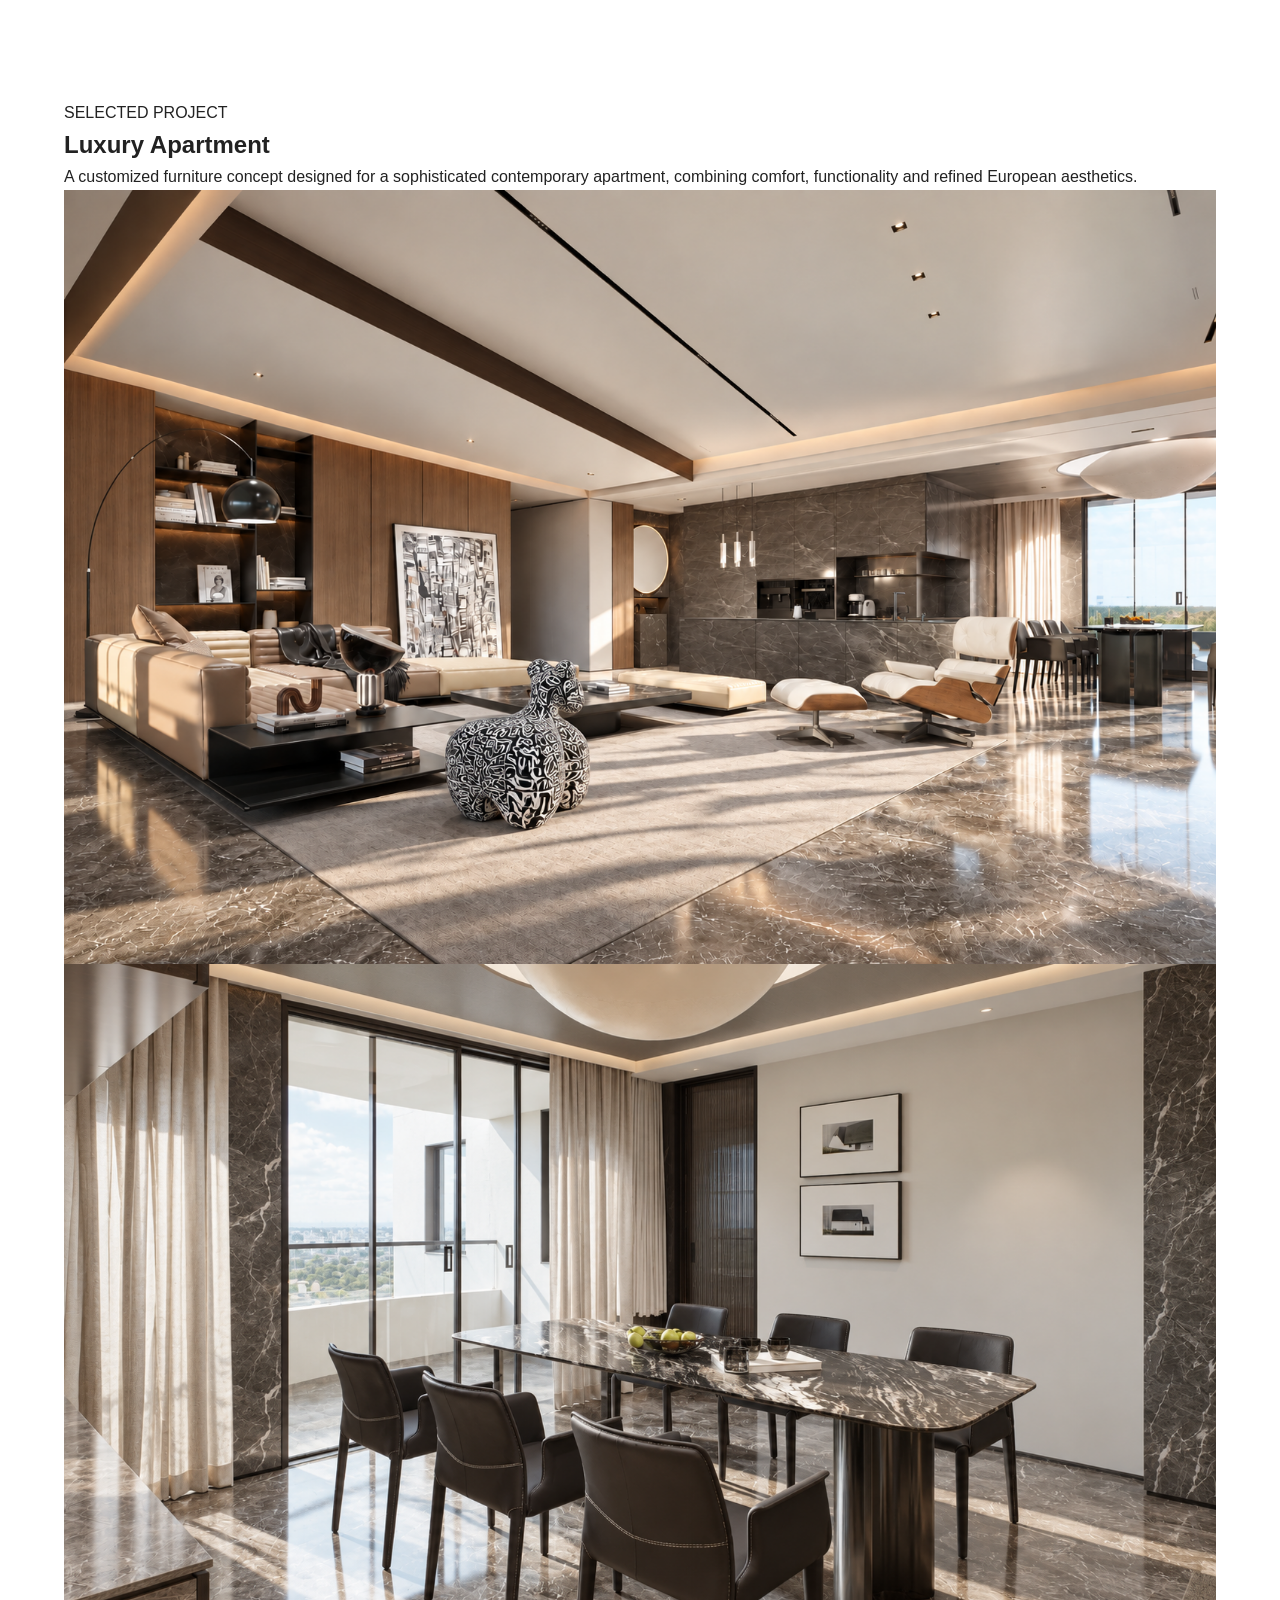
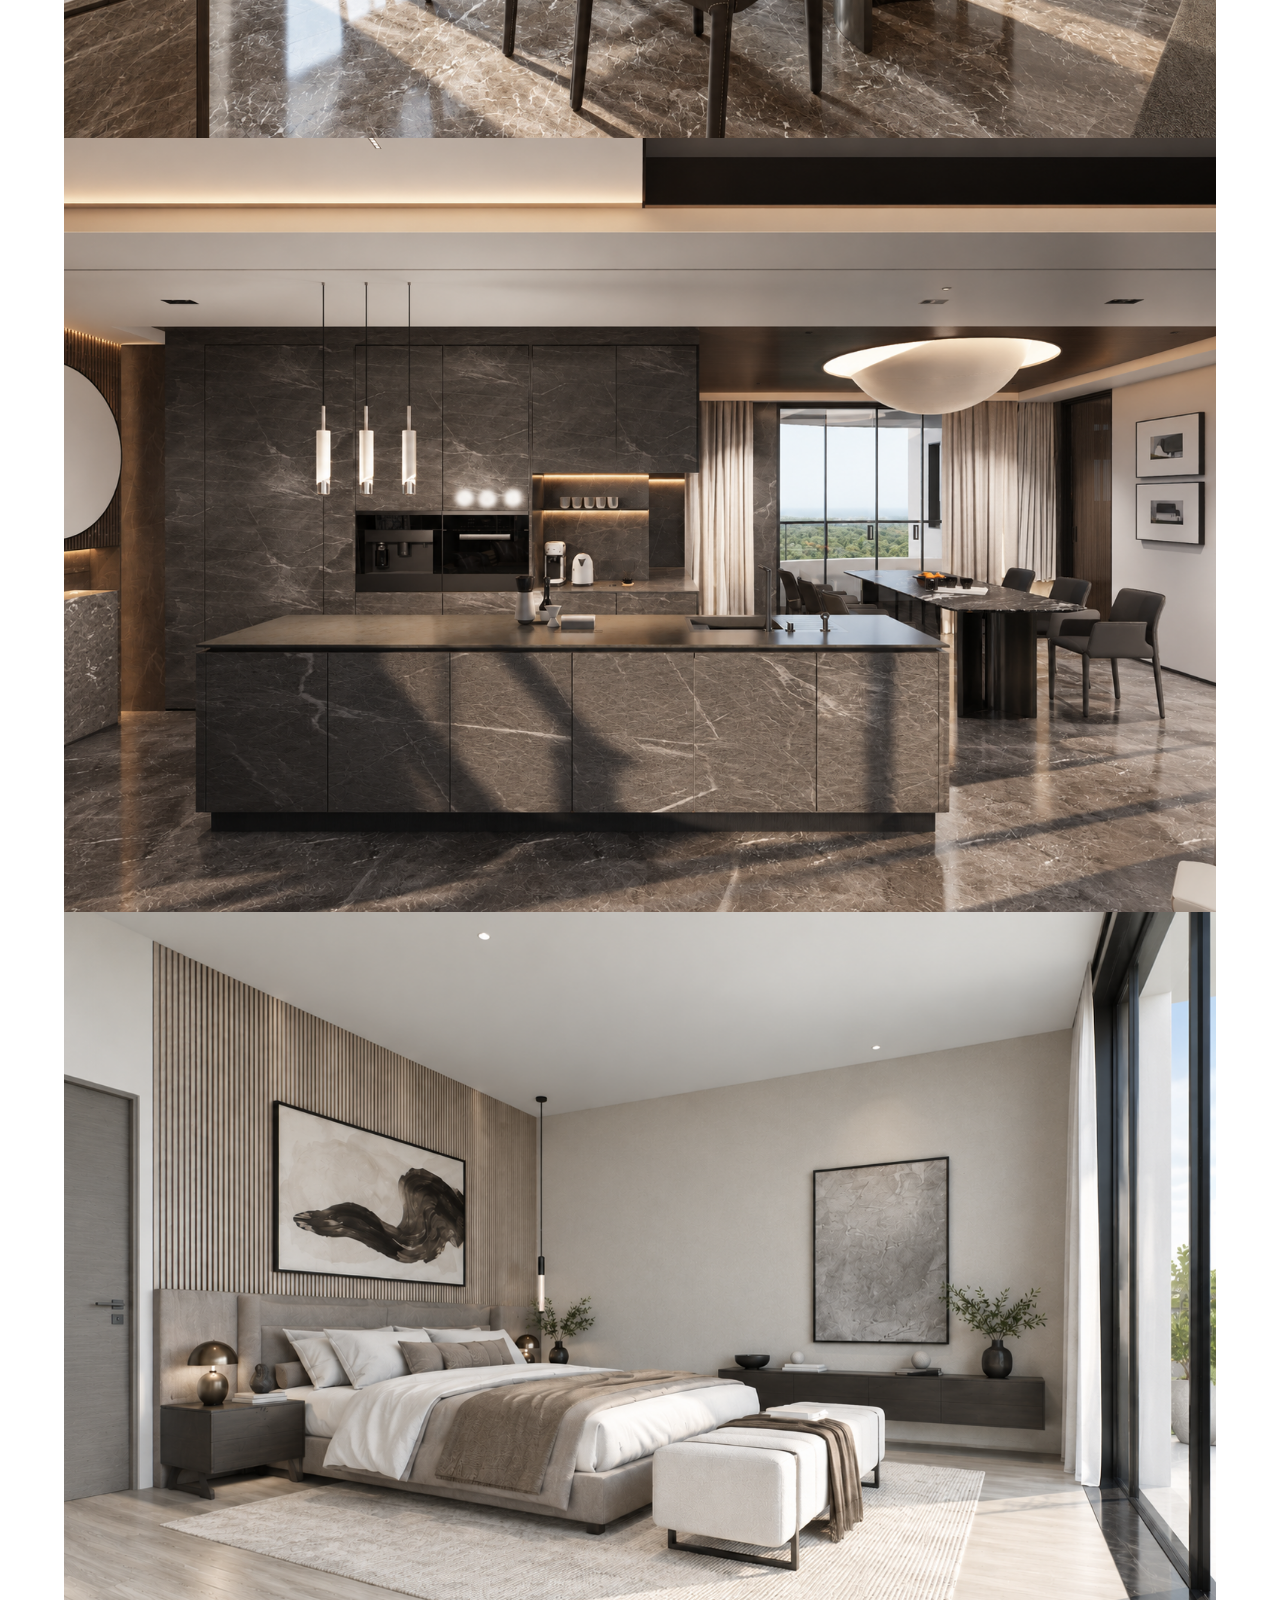
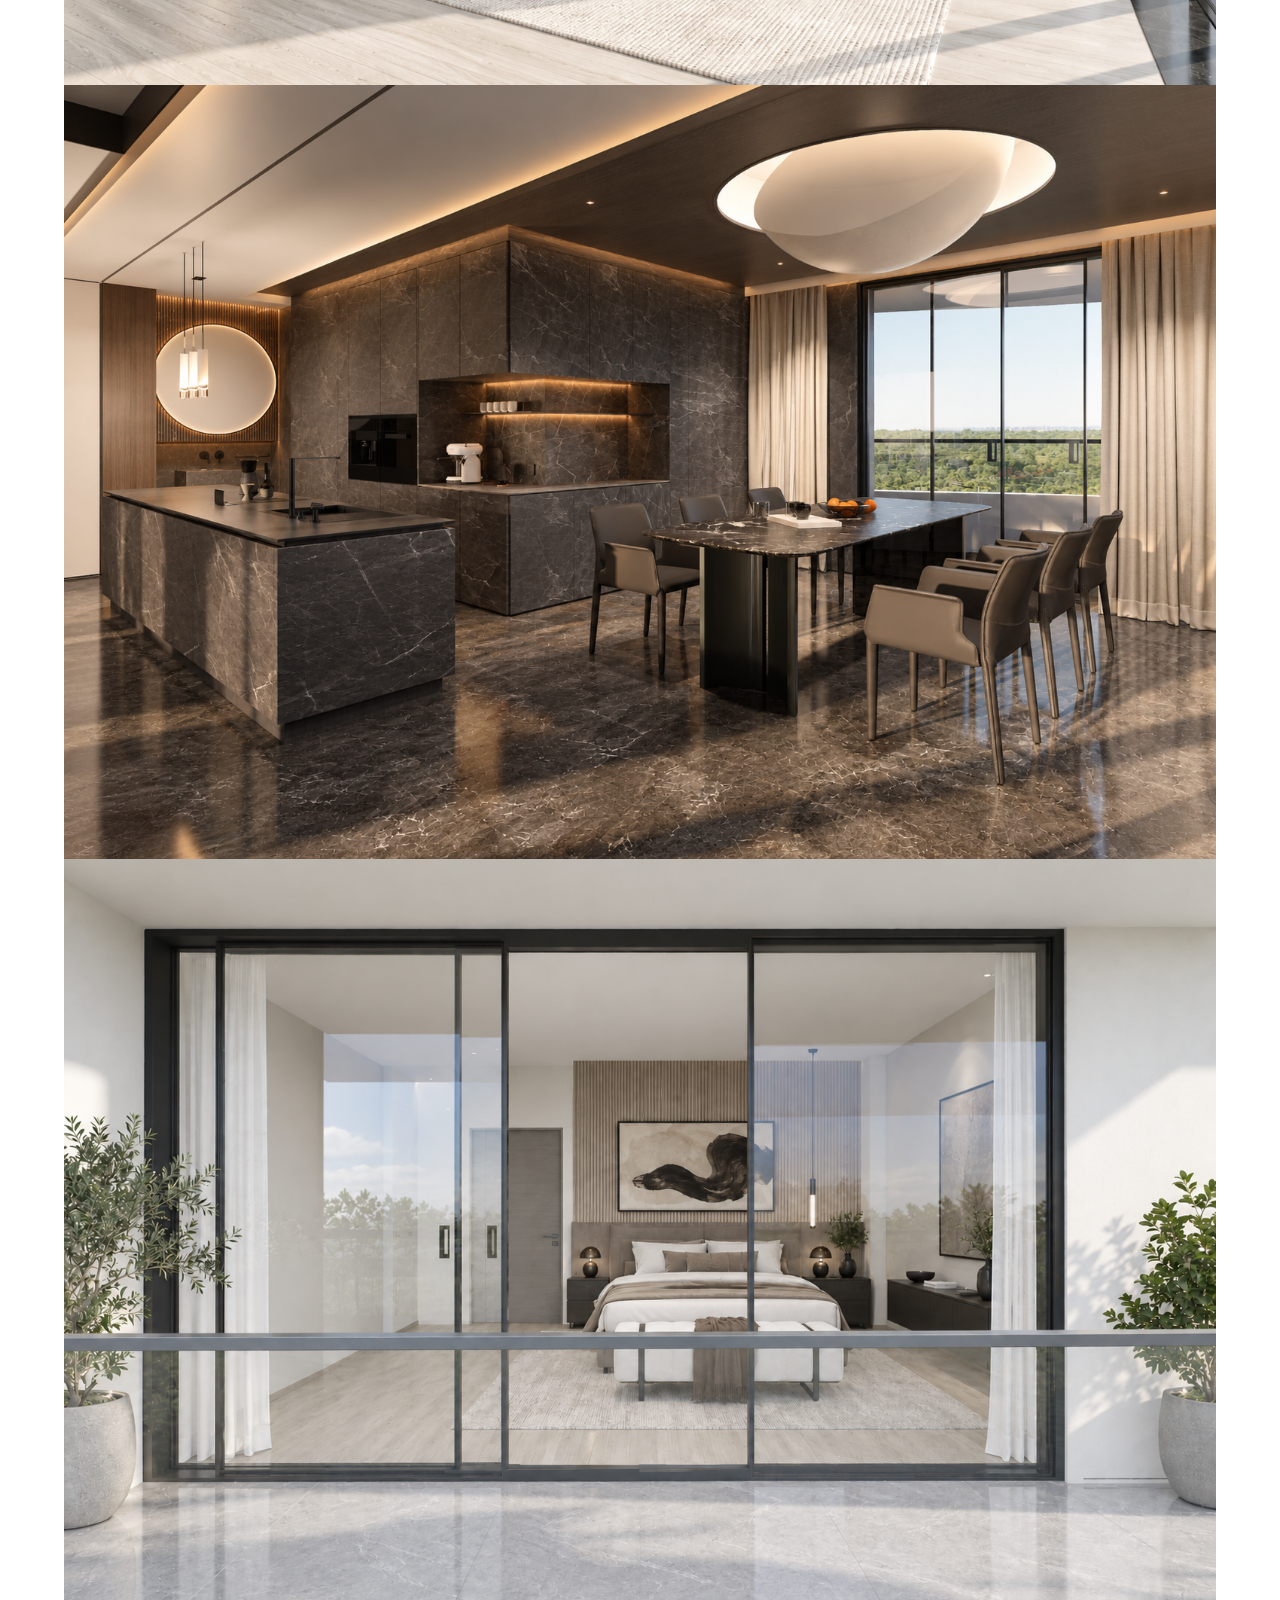
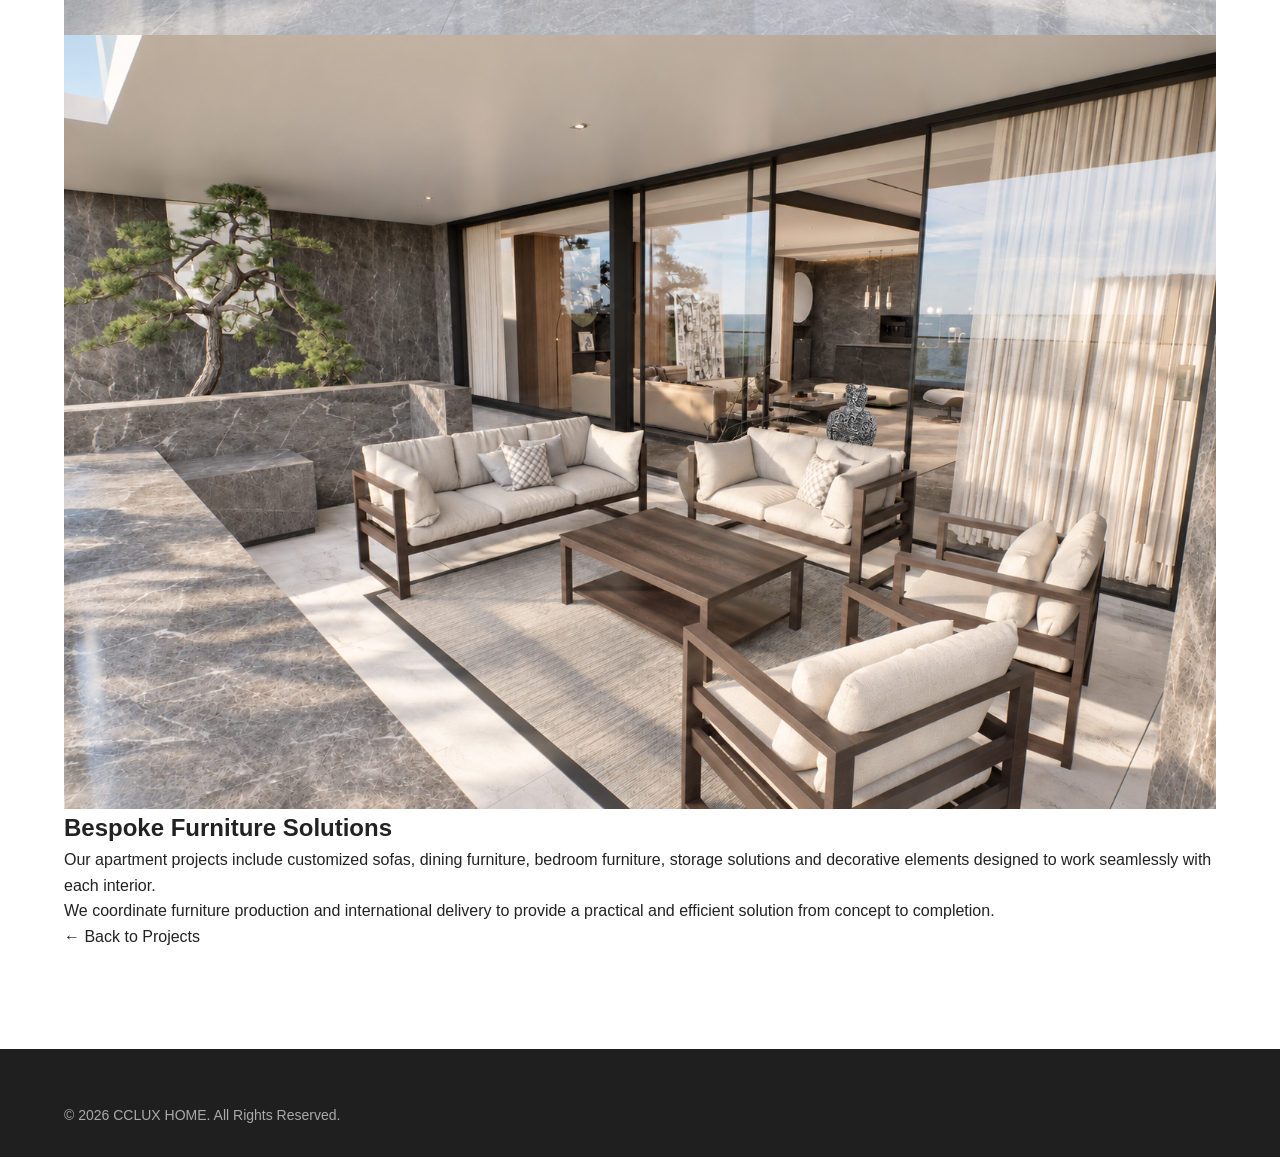
==== commit 8d7a1581: "Refactor apartment.html for improved semantics Updated the title and meta description for clarity. R" ====
--- a/projects/apartment.html
+++ b/projects/apartment.html
@@ -7,13 +7,11 @@
 
 <meta name="viewport" content="width=device-width, initial-scale=1.0">
 
-<title>
-Luxury Apartment Furniture Project | CCLUX HOME
-</title>
+<title>Luxury Apartment Furniture Project | CCLUX HOME</title>
 
 <meta
 name="description"
-content="Bespoke apartment furniture project by CCLUX HOME, combining European design, customized furniture manufacturing and complete interior solutions."
+content="Bespoke apartment furniture project by CCLUX HOME, combining European design and customized furniture manufacturing."
 >
 
 <link
@@ -21,497 +19,193 @@
 href="../css/style.css"
 >
 
-<style>
-
-/* ================================
-   PROJECT DETAIL PAGE
-================================ */
-
-.project-detail {
-    padding: 150px 0 100px;
-    background: #ffffff;
-}
-
-.project-detail .container {
-    width: 90%;
-    max-width: 1400px;
-    margin: 0 auto;
-}
-
-
-/* ================================
-   PROJECT HEADER
-================================ */
-
-.project-detail-header {
-    max-width: 850px;
-    margin: 0 auto 70px;
-    text-align: center;
-}
-
-.project-detail-label {
-    margin-bottom: 18px;
-
-    font-size: 12px;
-    letter-spacing: 3px;
-    text-transform: uppercase;
-
-    color: #888;
-}
-
-.project-detail-title {
-    margin-bottom: 25px;
-
-    font-size: 52px;
-    font-weight: 400;
-    line-height: 1.15;
-
-    color: #222;
-}
-
-.project-detail-description {
-    max-width: 700px;
-    margin: 0 auto;
-
-    font-size: 17px;
-    line-height: 1.8;
-
-    color: #666;
-}
-
-
-/* ================================
-   PROJECT GALLERY
-================================ */
-
-.project-gallery {
-    display: grid;
-
-    grid-template-columns: repeat(2, 1fr);
-
-    gap: 24px;
-
-    margin-bottom: 90px;
-}
-
-.project-gallery img {
-    display: block;
-
-    width: 100%;
-    height: 520px;
-
-    object-fit: cover;
-
-    background: #f5f5f5;
-
-    transition:
-        transform 0.5s ease,
-        opacity 0.5s ease;
-}
-
-.project-gallery img:hover {
-    transform: scale(1.015);
-}
-
-
-/* ================================
-   PROJECT INFORMATION
-================================ */
-
-.project-info {
-    max-width: 850px;
-
-    margin: 0 auto;
-
-    padding-top: 20px;
-}
-
-.project-info h2 {
-    margin-bottom: 25px;
-
-    font-size: 32px;
-    font-weight: 400;
-
-    color: #222;
-}
-
-.project-info p {
-    margin-bottom: 20px;
-
-    font-size: 16px;
-    line-height: 1.9;
-
-    color: #666;
-}
-
-
-/* ================================
-   BACK BUTTON
-================================ */
-
-.project-back {
-    display: inline-block;
-
-    margin-top: 25px;
-
-    padding-bottom: 8px;
-
-    font-size: 14px;
-    letter-spacing: 1px;
-
-    color: #222;
-
-    border-bottom: 1px solid #222;
-
-    transition:
-        opacity 0.3s ease,
-        transform 0.3s ease;
-}
-
-.project-back:hover {
-    opacity: 0.6;
-
-    transform: translateX(-3px);
-}
-
-
-/* ================================
-   FOOTER
-================================ */
-
-.project-detail + .footer {
-    margin-top: 0;
-}
-
-
-/* ================================
-   MOBILE
-================================ */
-
-@media (max-width: 900px) {
-
-    .project-detail {
-        padding: 120px 0 70px;
-    }
-
-    .project-detail-header {
-        margin-bottom: 45px;
-    }
-
-    .project-detail-title {
-        font-size: 40px;
-    }
-
-    .project-detail-description {
-        font-size: 15px;
-        line-height: 1.7;
-    }
-
-    .project-gallery {
-        grid-template-columns: 1fr;
-
-        gap: 18px;
-
-        margin-bottom: 60px;
-    }
-
-    .project-gallery img {
-        height: auto;
-
-        min-height: 300px;
-
-        object-fit: cover;
-    }
-
-    .project-info h2 {
-        font-size: 28px;
-    }
-
-    .project-info p {
-        font-size: 15px;
-        line-height: 1.8;
-    }
-
-}
-
-
-@media (max-width: 600px) {
-
-    .project-detail {
-        padding: 105px 0 60px;
-    }
-
-    .project-detail .container {
-        width: 92%;
-    }
-
-    .project-detail-label {
-        font-size: 10px;
-
-        letter-spacing: 2px;
-    }
-
-    .project-detail-title {
-        font-size: 34px;
-    }
-
-    .project-detail-description {
-        font-size: 14px;
-    }
-
-    .project-gallery {
-        gap: 14px;
-    }
-
-    .project-gallery img {
-        min-height: 240px;
-    }
-
-    .project-info h2 {
-        font-size: 25px;
-    }
-
-    .project-info p {
-        font-size: 14px;
-    }
-
-}
-
-</style>
-
 </head>
 
 
 <body>
 
 
-<!-- ================================
-     HEADER
-================================ -->
-
 <header class="header">
 
-    <a
-        href="../index.html"
-        class="logo"
-    >
-        CCLUX<br>HOME
-    </a>
-
-
-    <nav class="nav">
-
-        <a href="../index.html#home">
-            Home
-        </a>
-
-        <a href="../index.html#about">
-            About
-        </a>
-
-        <a href="../index.html#indoor">
-            Indoor
-        </a>
-
-        <a href="../index.html#outdoor">
-            Outdoor
-        </a>
-
-        <a href="../index.html#projects">
-            Projects
-        </a>
-
-        <a href="../index.html#contact">
-            Contact
-        </a>
-
-    </nav>
-
-
-    <a
-        href="../index.html#contact"
-        class="header-btn"
-    >
-        Get Quote
-    </a>
+<a
+href="../index.html"
+class="logo"
+>
+CCLUX<br>HOME
+</a>
+
+
+<nav class="nav">
+
+<a href="../index.html#home">
+Home
+</a>
+
+<a href="../index.html#about">
+About
+</a>
+
+<a href="../index.html#indoor">
+Indoor
+</a>
+
+<a href="../index.html#outdoor">
+Outdoor
+</a>
+
+<a href="../index.html#projects">
+Projects
+</a>
+
+<a href="../index.html#contact">
+Contact
+</a>
+
+</nav>
+
+
+<a
+href="../index.html#contact"
+class="header-btn"
+>
+Get Quote
+</a>
 
 </header>
 
 
 
-<!-- ================================
-     PROJECT DETAIL
-================================ -->
-
 <section class="project-detail">
 
-    <div class="container">
-
-
-        <!-- PROJECT INTRO -->
-
-        <div class="project-detail-header">
-
-            <p class="project-detail-label">
-                SELECTED PROJECT
-            </p>
-
-
-            <h1 class="project-detail-title">
-                Luxury Apartment
-            </h1>
-
-
-            <p class="project-detail-description">
-
-                A customized furniture concept designed
-                for a sophisticated contemporary apartment,
-                combining comfort, functionality and refined
-                European aesthetics.
-
-            </p>
-
-        </div>
-
-
-
-        <!-- ================================
-             PROJECT GALLERY
-        ================================= -->
-
-        <div class="project-gallery">
-
-
-            <img
-                src="../assets/images/hero/Projects/ap010.png"
-                alt="Luxury apartment interior by CCLUX HOME"
-            >
-
-
-            <img
-                src="../assets/images/hero/Projects/ap02.png"
-                alt="Contemporary apartment living room furniture"
-            >
-
-
-            <img
-                src="../assets/images/hero/Projects/ap03.png"
-                alt="Custom apartment furniture design"
-            >
-
-
-            <img
-                src="../assets/images/hero/Projects/ap04.png"
-                alt="Luxury apartment interior design"
-            >
-
-
-            <img
-                src="../assets/images/hero/Projects/ap06.png"
-                alt="Bespoke apartment furniture solution"
-            >
-
-
-            <img
-                src="../assets/images/hero/Projects/ap08.png"
-                alt="Modern apartment furniture interior"
-            >
-
-
-            <img
-                src="../assets/images/hero/Projects/ap09.png"
-                alt="European style apartment furniture project"
-            >
-
-
-        </div>
-
-
-
-        <!-- ================================
-             PROJECT INFORMATION
-        ================================= -->
-
-        <div class="project-info">
-
-
-            <h2>
-                Bespoke Furniture Solutions
-            </h2>
-
-
-            <p>
-
-                Our apartment projects include customized
-                sofas, dining furniture, bedroom furniture,
-                storage solutions and decorative elements
-                designed to work seamlessly with each interior.
-
-            </p>
-
-
-            <p>
-
-                Working with experienced European designers
-                and architects, we develop furniture concepts
-                that balance refined aesthetics, functionality
-                and quality craftsmanship.
-
-            </p>
-
-
-            <p>
-
-                From furniture production and quality control
-                to professional packing and international
-                delivery, CCLUX HOME coordinates the complete
-                process to provide an efficient solution from
-                concept to completion.
-
-            </p>
-
-
-            <a
-                href="../index.html#contact"
-                class="project-back"
-            >
-                Request a Similar Project →
-            </a>
-
-
-            <br>
-
-
-            <a
-                href="../index.html#projects"
-                class="project-back"
-            >
-                ← Back to Projects
-            </a>
-
-
-        </div>
-
-
-    </div>
+<div class="container">
+
+
+<div class="project-detail-header">
+
+<p class="project-detail-label">
+SELECTED PROJECT
+</p>
+
+
+<h1 class="project-detail-title">
+Luxury Apartment
+</h1>
+
+
+<p class="project-detail-description">
+
+A customized furniture concept designed for a sophisticated
+contemporary apartment, combining comfort, functionality and
+refined European aesthetics.
+
+</p>
+
+</div>
+
+
+
+<div class="project-gallery">
+
+
+<img
+src="../assets/images/hero/Projects/ap03.png"
+alt="Luxury apartment interior"
+>
+
+
+<img
+src="../assets/images/hero/Projects/ap04.png"
+alt="Apartment living room furniture"
+>
+
+
+<img
+src="../assets/images/hero/Projects/ap06.png"
+alt="Custom apartment furniture"
+>
+
+
+<img
+src="../assets/images/hero/Projects/ap08.png"
+alt="Apartment interior design"
+>
+
+
+<img
+src="../assets/images/hero/Projects/ap010.png"
+alt="Bespoke apartment furniture"
+>
+
+
+<img
+src="../assets/images/hero/Projects/ap02.png"
+alt="Modern apartment furniture"
+>
+
+
+<img
+src="../assets/images/hero/Projects/ap09.png"
+alt="European style apartment furniture"
+>
+
+
+</div>
+
+
+
+<div class="project-info">
+
+
+<h2>
+Bespoke Furniture Solutions
+</h2>
+
+
+<p>
+
+Our apartment projects include customized sofas,
+dining furniture, bedroom furniture, storage solutions
+and decorative elements designed to work seamlessly
+with each interior.
+
+</p>
+
+
+<p>
+
+We coordinate furniture production and international
+delivery to provide a practical and efficient solution
+from concept to completion.
+
+</p>
+
+
+<a
+href="../index.html#projects"
+class="project-back"
+>
+← Back to Projects
+</a>
+
+
+</div>
+
+
+</div>
 
 </section>
 
 
 
-<!-- ================================
-     FOOTER
-================================ -->
-
 <footer class="footer">
 
-    <div class="container">
-
-        <p>
-            © 2026 CCLUX HOME. All Rights Reserved.
-        </p>
-
-    </div>
+<div class="container">
+
+<p>
+© 2026 CCLUX HOME. All Rights Reserved.
+</p>
+
+</div>
 
 </footer>
 
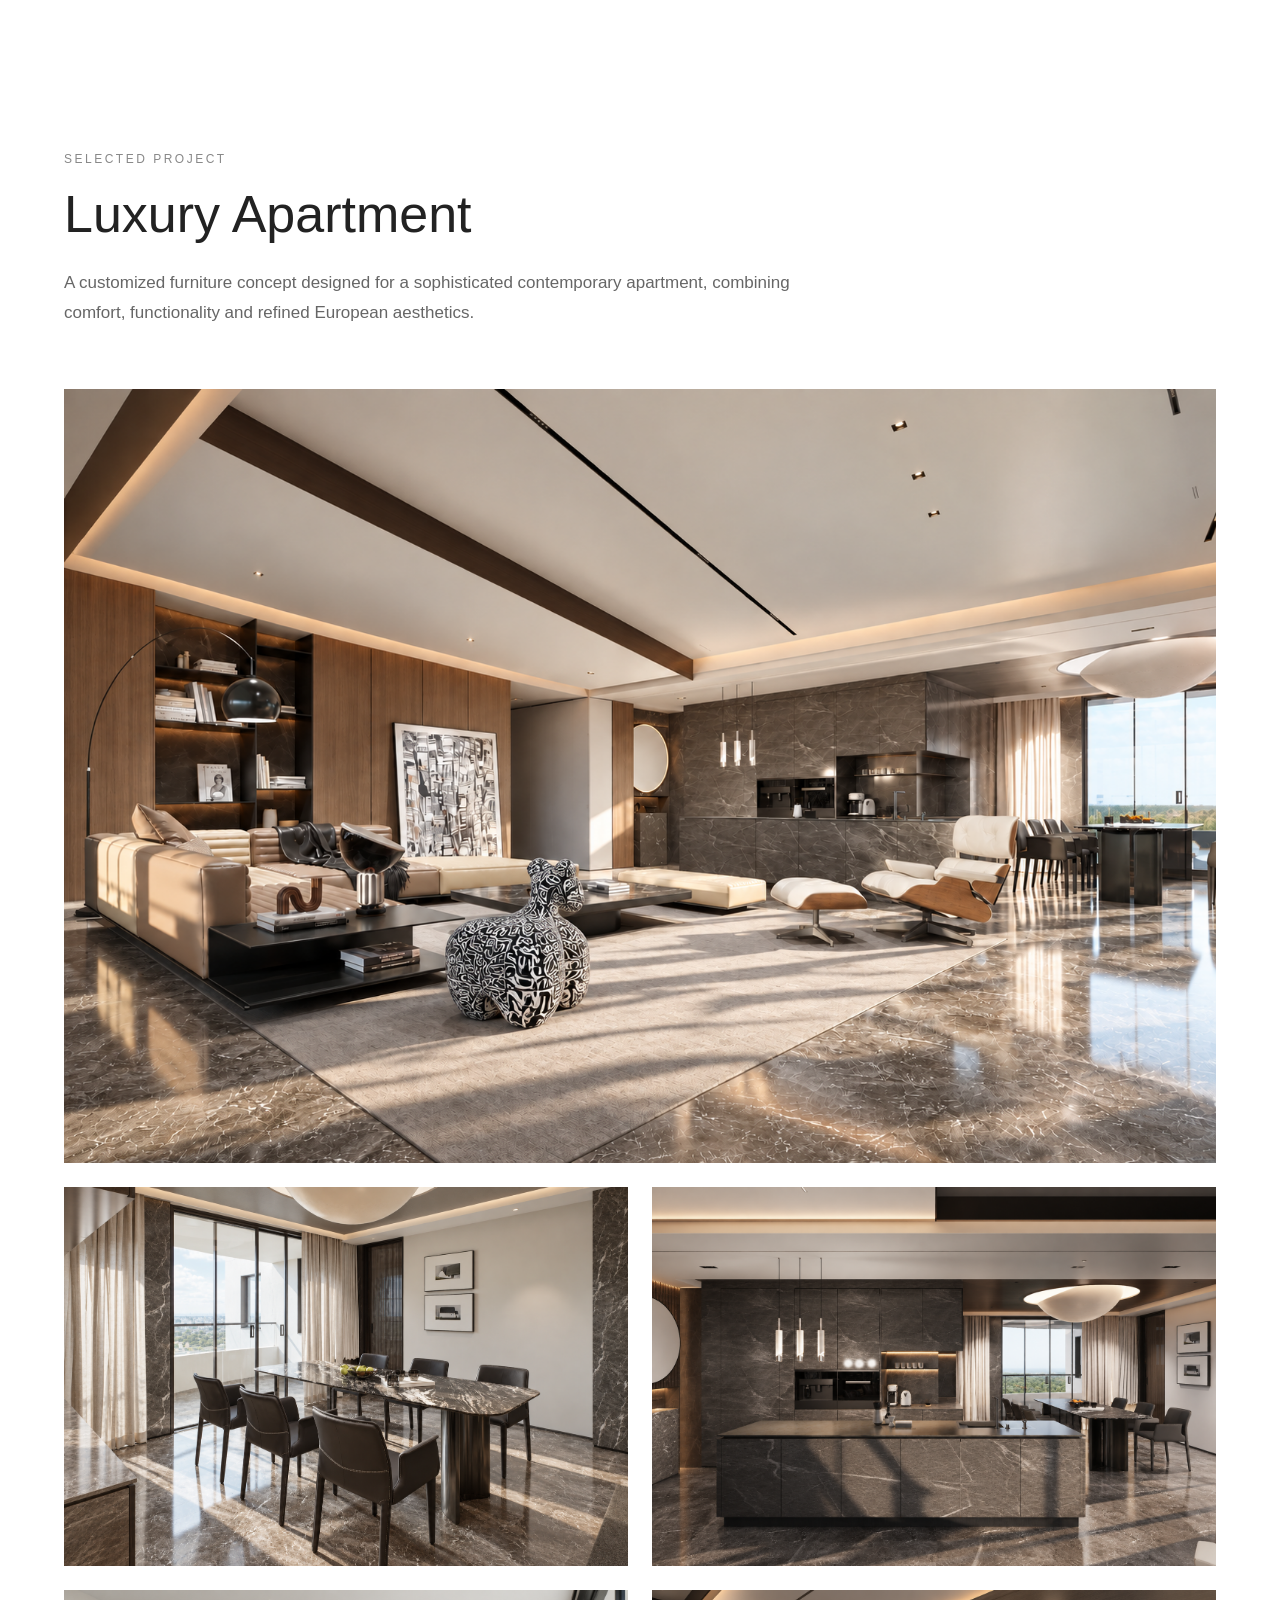
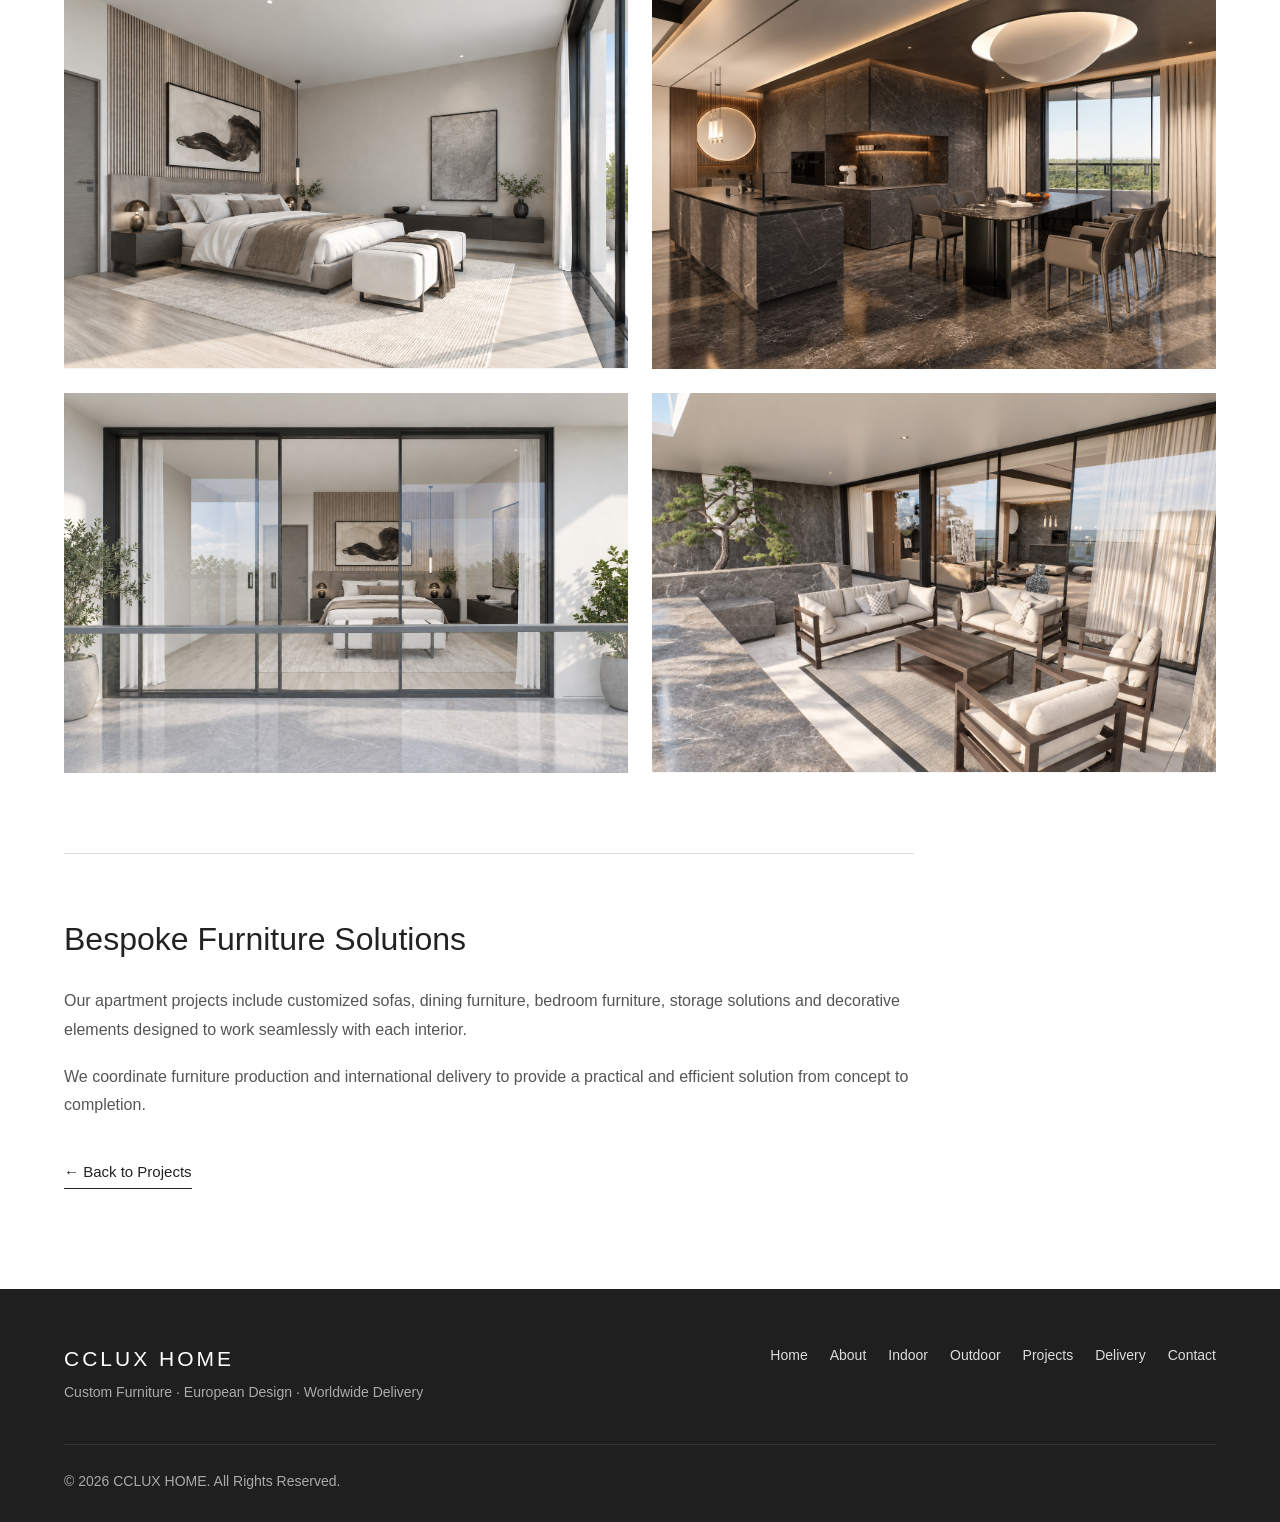
==== commit fdf9e29e: "Enhance apartment.html with styles and image updates Added styles and updated alt text for images in" ====
--- a/projects/apartment.html
+++ b/projects/apartment.html
@@ -1,4 +1,5 @@
 <!DOCTYPE html>
+
 <html lang="en">
 
 <head>
@@ -14,10 +15,216 @@
 content="Bespoke apartment furniture project by CCLUX HOME, combining European design and customized furniture manufacturing."
 >
 
-<link
-rel="stylesheet"
-href="../css/style.css"
->
+<link rel="stylesheet" href="../css/style.css">
+
+<style>
+
+/* ==================================================
+PROJECT DETAIL
+================================================== */
+
+.project-detail {
+    padding: 150px 0 100px;
+    background: #ffffff;
+}
+
+.project-detail-header {
+    max-width: 850px;
+    margin-bottom: 60px;
+}
+
+.project-detail-label {
+    font-size: 12px;
+    letter-spacing: 2.5px;
+    color: #888;
+    margin-bottom: 14px;
+}
+
+.project-detail-title {
+    font-size: 52px;
+    font-weight: 400;
+    line-height: 1.2;
+    margin-bottom: 22px;
+}
+
+.project-detail-description {
+    max-width: 780px;
+    font-size: 17px;
+    line-height: 1.8;
+    color: #666;
+}
+
+
+/* ==================================================
+PROJECT GALLERY
+================================================== */
+
+/*
+第一行：
+
+ap010
+占满整行
+
+下面：
+
+ap02 + ap03
+ap04 + ap06
+ap08 + ap09
+*/
+
+.project-gallery {
+    display: grid;
+    grid-template-columns: repeat(2, minmax(0, 1fr));
+    gap: 24px;
+    width: 100%;
+}
+
+
+/* ==================================================
+第一张大图
+================================================== */
+
+.gallery-main {
+    grid-column: 1 / -1;
+    width: 100%;
+    overflow: hidden;
+    background: #f5f5f5;
+}
+
+.gallery-main img {
+    width: 100%;
+    height: auto;
+    display: block;
+    object-fit: contain;
+}
+
+
+/* ==================================================
+下面六张图片
+================================================== */
+
+.gallery-item {
+    width: 100%;
+    overflow: hidden;
+    background: #f5f5f5;
+}
+
+.gallery-item img {
+    width: 100%;
+    height: auto;
+    display: block;
+    object-fit: contain;
+    transition: transform 0.4s ease;
+}
+
+.gallery-item:hover img {
+    transform: scale(1.02);
+}
+
+
+/* ==================================================
+PROJECT INFORMATION
+================================================== */
+
+.project-info {
+    max-width: 850px;
+    margin-top: 80px;
+    padding-top: 60px;
+    border-top: 1px solid #dddddd;
+}
+
+.project-info h2 {
+    font-size: 32px;
+    font-weight: 400;
+    margin-bottom: 22px;
+}
+
+.project-info p {
+    font-size: 16px;
+    line-height: 1.8;
+    color: #555;
+    margin-bottom: 18px;
+}
+
+.project-back {
+    display: inline-block;
+    margin-top: 22px;
+    font-size: 15px;
+    border-bottom: 1px solid #222;
+    padding-bottom: 4px;
+    transition: opacity 0.3s ease;
+}
+
+.project-back:hover {
+    opacity: 0.6;
+}
+
+
+/* ==================================================
+MOBILE
+================================================== */
+
+@media (max-width: 700px) {
+
+    .project-detail {
+        padding: 120px 0 70px;
+    }
+
+    .project-detail-header {
+        margin-bottom: 40px;
+    }
+
+    .project-detail-title {
+        font-size: 38px;
+    }
+
+    .project-detail-description {
+        font-size: 15px;
+    }
+
+    .project-gallery {
+        grid-template-columns: 1fr;
+        gap: 18px;
+    }
+
+    .gallery-main {
+        grid-column: 1;
+    }
+
+    .gallery-item {
+        width: 100%;
+    }
+
+    .project-info {
+        margin-top: 55px;
+        padding-top: 45px;
+    }
+
+    .project-info h2 {
+        font-size: 28px;
+    }
+
+}
+
+
+/* ==================================================
+SMALL MOBILE
+================================================== */
+
+@media (max-width: 500px) {
+
+    .project-detail-title {
+        font-size: 32px;
+    }
+
+    .project-detail-description {
+        font-size: 15px;
+        line-height: 1.7;
+    }
+
+}
+
+</style>
 
 </head>
 
@@ -25,41 +232,32 @@
 <body>
 
 
+<!-- ==================================================
+HEADER
+================================================== -->
+
 <header class="header">
 
-<a
-href="../index.html"
-class="logo"
->
+<a href="../index.html" class="logo">
 CCLUX<br>HOME
 </a>
 
 
 <nav class="nav">
 
-<a href="../index.html#home">
-Home
-</a>
-
-<a href="../index.html#about">
-About
-</a>
-
-<a href="../index.html#indoor">
-Indoor
-</a>
-
-<a href="../index.html#outdoor">
-Outdoor
-</a>
-
-<a href="../index.html#projects">
-Projects
-</a>
-
-<a href="../index.html#contact">
-Contact
-</a>
+<a href="../index.html#home">Home</a>
+
+<a href="../index.html#about">About</a>
+
+<a href="../index.html#indoor">Indoor</a>
+
+<a href="../index.html#outdoor">Outdoor</a>
+
+<a href="../index.html#projects">Projects</a>
+
+<a href="../index.html#delivery">Delivery</a>
+
+<a href="../index.html#contact">Contact</a>
 
 </nav>
 
@@ -68,17 +266,26 @@
 href="../index.html#contact"
 class="header-btn"
 >
+
 Get Quote
+
 </a>
 
 </header>
 
 
+<!-- ==================================================
+PROJECT DETAIL
+================================================== -->
 
 <section class="project-detail">
 
 <div class="container">
 
+
+<!-- ==================================================
+PROJECT HEADER
+================================================== -->
 
 <div class="project-detail-header">
 
@@ -103,58 +310,107 @@
 </div>
 
 
+<!-- ==================================================
+7 IMAGE PROJECT GALLERY
+================================================== -->
 
 <div class="project-gallery">
 
 
+<!-- ==================================================
+ROW 1 — LARGE IMAGE
+================================================== -->
+
+<div class="gallery-main">
+
 <img
 src="../assets/images/hero/Projects/ap03.png"
-alt="Luxury apartment interior"
->
-
+alt="Luxury apartment interior by CCLUX HOME"
+>
+
+</div>
+
+
+<!-- ==================================================
+ROW 2
+================================================== -->
+
+<div class="gallery-item">
 
 <img
 src="../assets/images/hero/Projects/ap04.png"
 alt="Apartment living room furniture"
 >
 
+</div>
+
+
+<div class="gallery-item">
 
 <img
 src="../assets/images/hero/Projects/ap06.png"
 alt="Custom apartment furniture"
 >
 
+</div>
+
+
+<!-- ==================================================
+ROW 3
+================================================== -->
+
+<div class="gallery-item">
 
 <img
 src="../assets/images/hero/Projects/ap08.png"
 alt="Apartment interior design"
 >
 
+</div>
+
+
+<div class="gallery-item">
 
 <img
 src="../assets/images/hero/Projects/ap010.png"
-alt="Bespoke apartment furniture"
->
-
+alt="Apartment dining and living furniture"
+>
+
+</div>
+
+
+<!-- ==================================================
+ROW 4
+================================================== -->
+
+<div class="gallery-item">
 
 <img
 src="../assets/images/hero/Projects/ap02.png"
-alt="Modern apartment furniture"
->
-
+alt="Apartment bedroom furniture"
+>
+
+</div>
+
+
+<div class="gallery-item">
 
 <img
 src="../assets/images/hero/Projects/ap09.png"
-alt="European style apartment furniture"
->
-
-
-</div>
-
-
+alt="Apartment custom furniture"
+>
+
+</div>
+
+
+</div>
+
+
+<!-- ==================================================
+PROJECT INFORMATION
+================================================== -->
 
 <div class="project-info">
-
 
 <h2>
 Bespoke Furniture Solutions
@@ -184,9 +440,10 @@
 href="../index.html#projects"
 class="project-back"
 >
+
 ← Back to Projects
-</a>
-
+
+</a>
 
 </div>
 
@@ -196,15 +453,82 @@
 </section>
 
 
+<!-- ==================================================
+FOOTER
+================================================== -->
 
 <footer class="footer">
 
 <div class="container">
 
+
+<div class="footer-content">
+
+
+<div>
+
+<h3>
+CCLUX HOME
+</h3>
+
+
 <p>
+Custom Furniture · European Design · Worldwide Delivery
+</p>
+
+</div>
+
+
+<div class="footer-links">
+
+
+<a href="../index.html#home">
+Home
+</a>
+
+
+<a href="../index.html#about">
+About
+</a>
+
+
+<a href="../index.html#indoor">
+Indoor
+</a>
+
+
+<a href="../index.html#outdoor">
+Outdoor
+</a>
+
+
+<a href="../index.html#projects">
+Projects
+</a>
+
+
+<a href="../index.html#delivery">
+Delivery
+</a>
+
+
+<a href="../index.html#contact">
+Contact
+</a>
+
+
+</div>
+
+</div>
+
+
+<p class="copyright">
+
 © 2026 CCLUX HOME. All Rights Reserved.
+
 </p>
 
+
 </div>
 
 </footer>
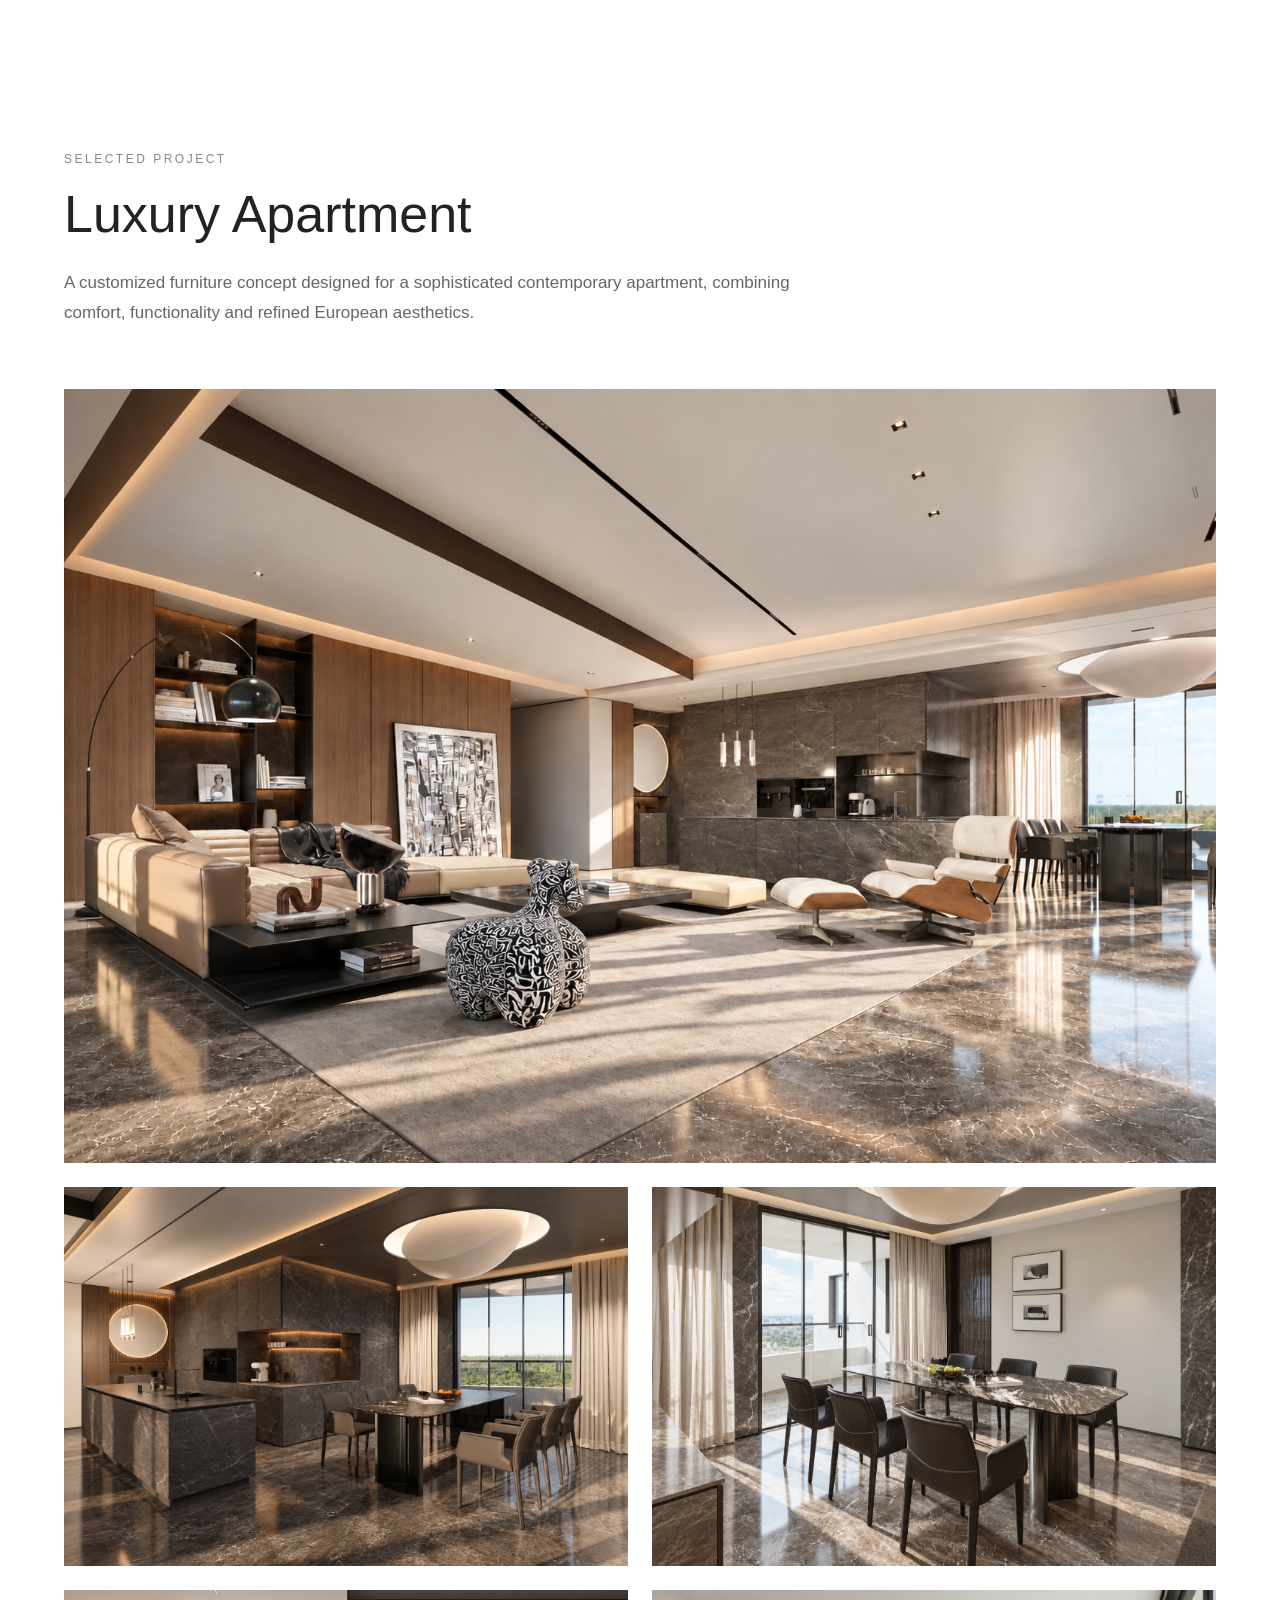
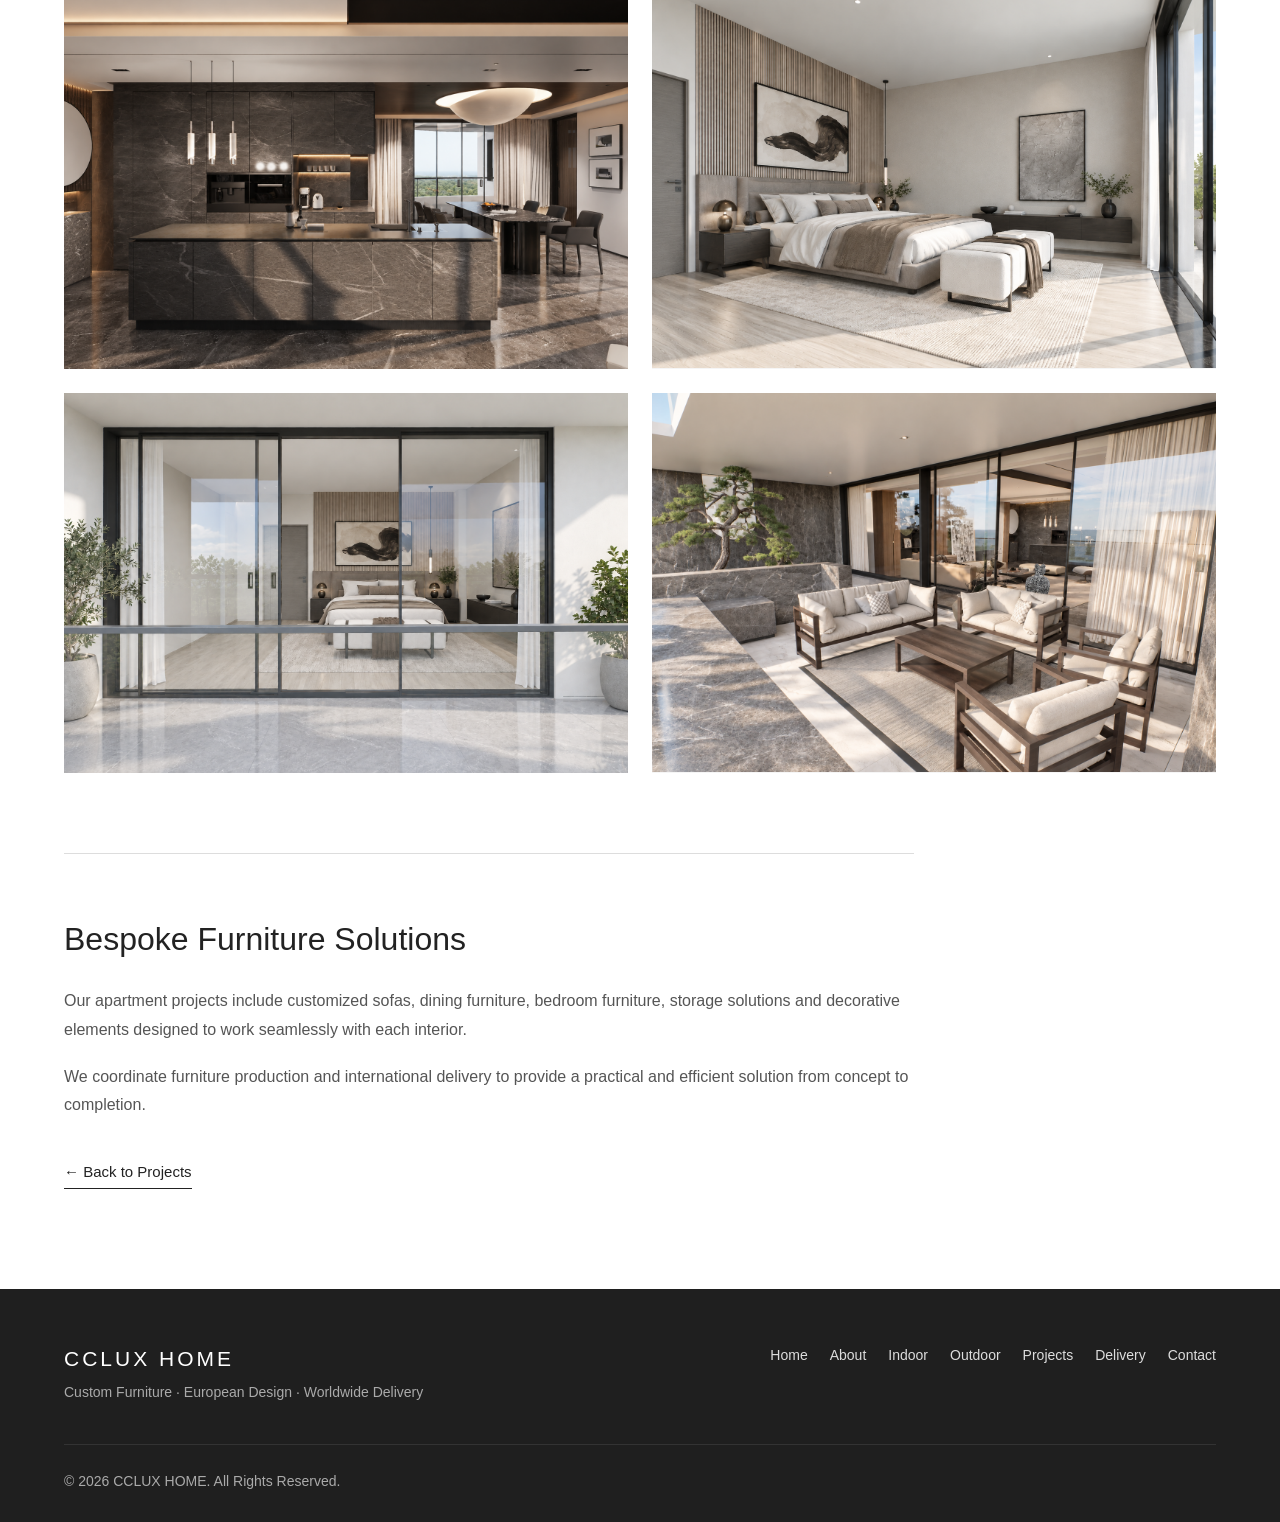
==== commit 9e64aff5: "Update image sources in apartment gallery" ====
--- a/projects/apartment.html
+++ b/projects/apartment.html
@@ -338,41 +338,41 @@
 <div class="gallery-item">
 
 <img
+src="../assets/images/hero/Projects/ap010.png"
+alt="Apartment living room furniture"
+>
+
+</div>
+
+
+<div class="gallery-item">
+
+<img
 src="../assets/images/hero/Projects/ap04.png"
-alt="Apartment living room furniture"
->
-
-</div>
-
+alt="Custom apartment furniture"
+>
+
+</div>
+
+
+<!-- ==================================================
+ROW 3
+================================================== -->
 
 <div class="gallery-item">
 
 <img
 src="../assets/images/hero/Projects/ap06.png"
-alt="Custom apartment furniture"
->
-
-</div>
-
-
-<!-- ==================================================
-ROW 3
-================================================== -->
+alt="Apartment interior design"
+>
+
+</div>
+
 
 <div class="gallery-item">
 
 <img
 src="../assets/images/hero/Projects/ap08.png"
-alt="Apartment interior design"
->
-
-</div>
-
-
-<div class="gallery-item">
-
-<img
-src="../assets/images/hero/Projects/ap010.png"
 alt="Apartment dining and living furniture"
 >
 
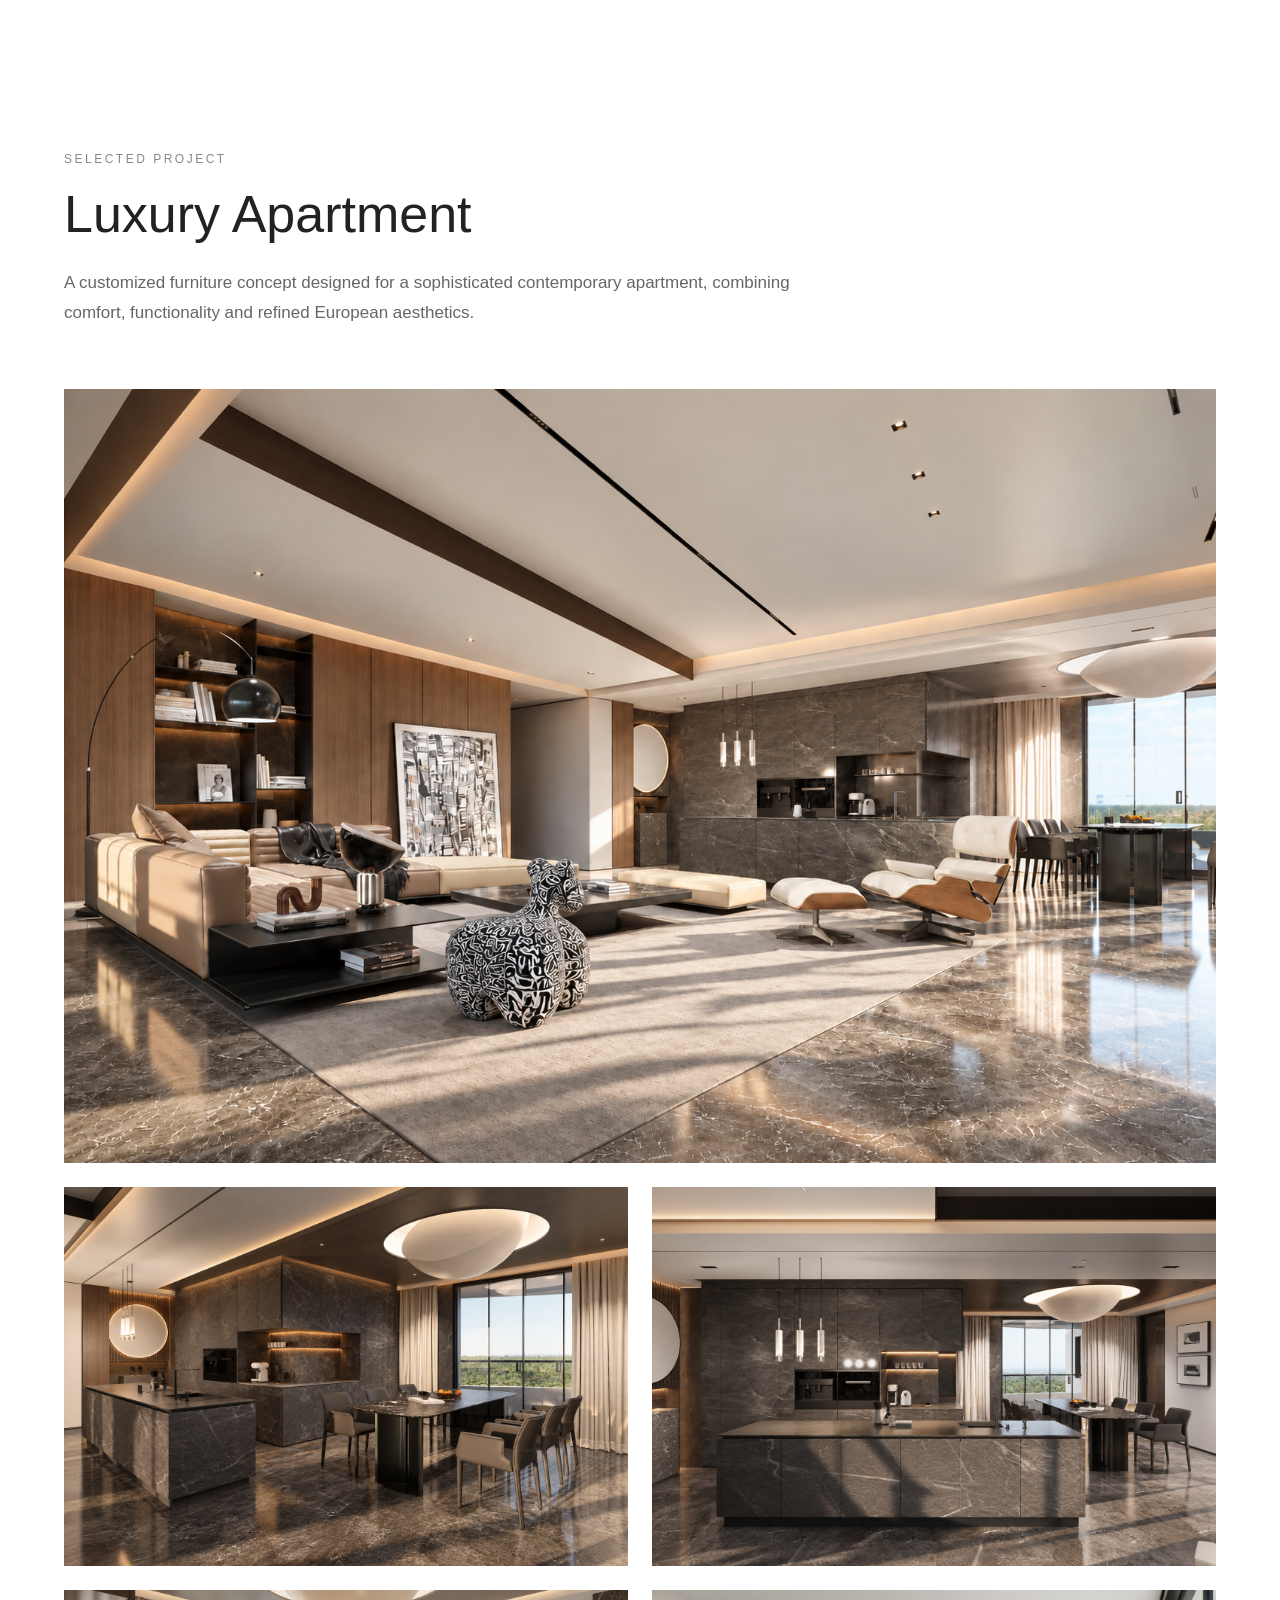
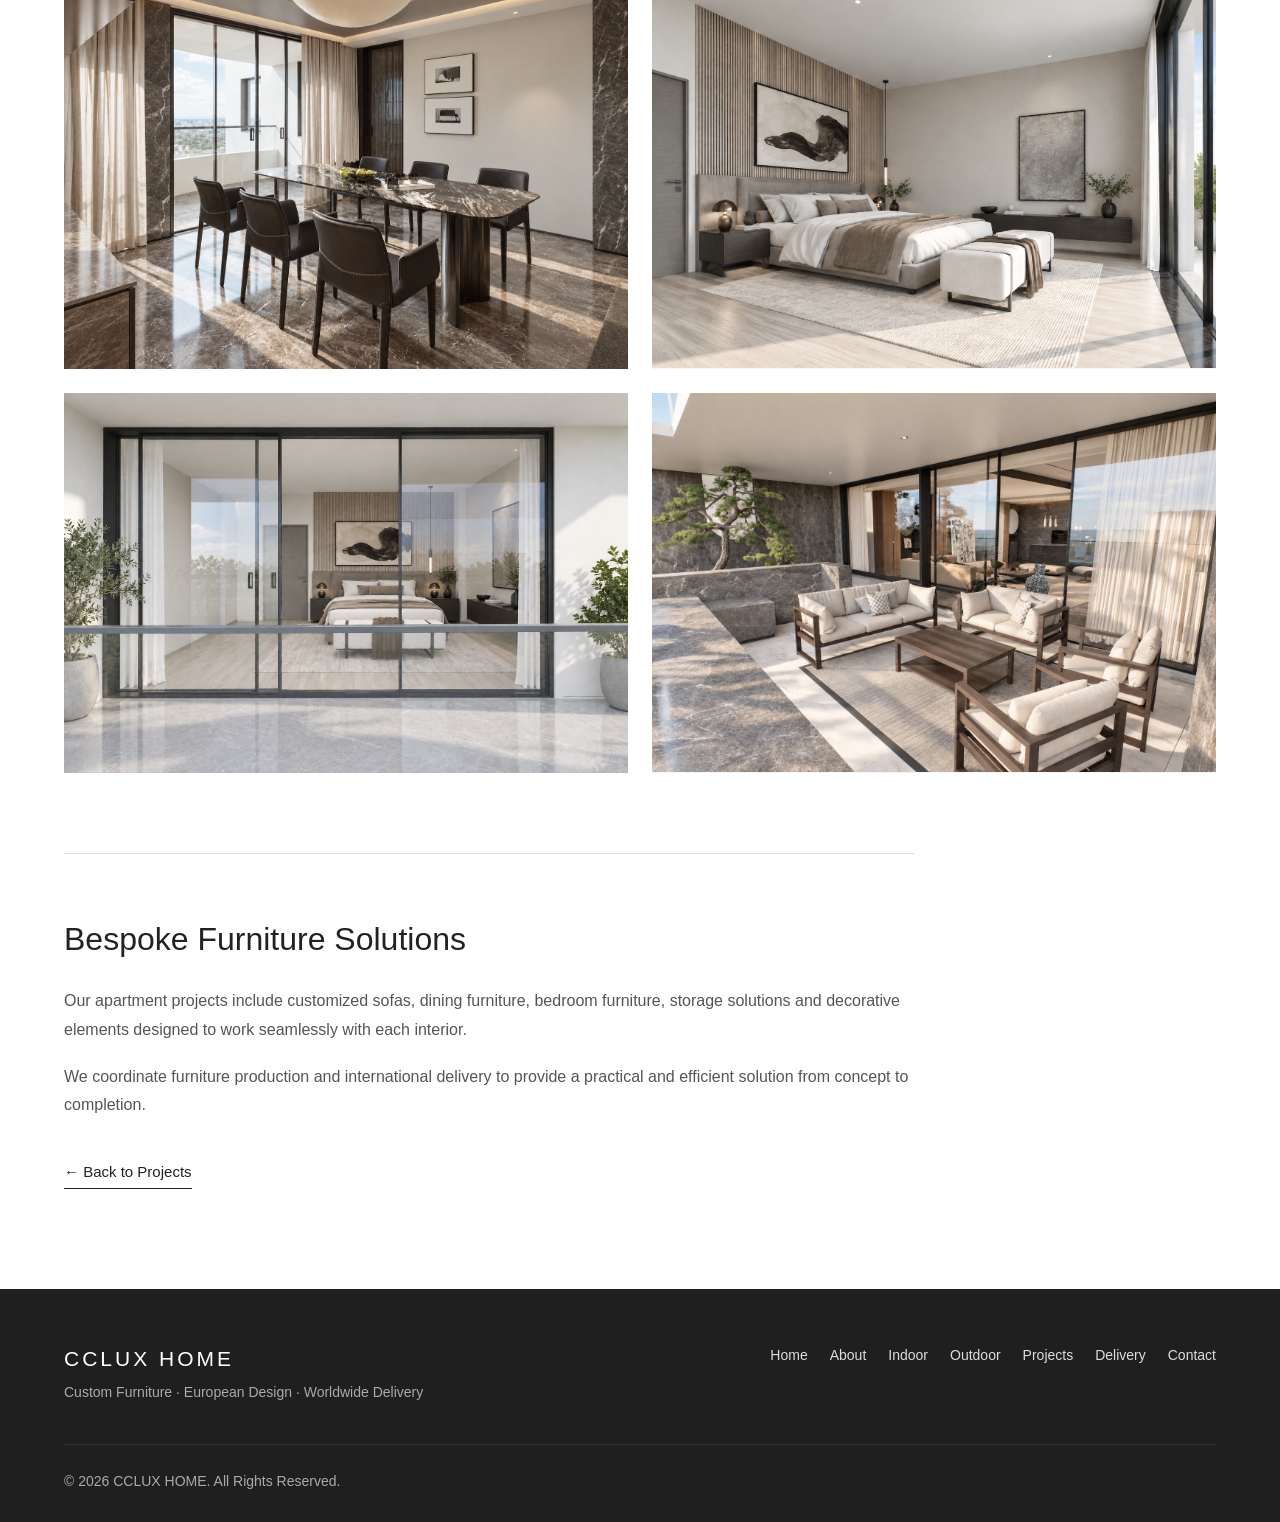
==== commit 81e0a0ac: "Swap image sources in apartment.html" ====
--- a/projects/apartment.html
+++ b/projects/apartment.html
@@ -348,21 +348,21 @@
 <div class="gallery-item">
 
 <img
+src="../assets/images/hero/Projects/ap06.png"
+alt="Custom apartment furniture"
+>
+
+</div>
+
+
+<!-- ==================================================
+ROW 3
+================================================== -->
+
+<div class="gallery-item">
+
+<img
 src="../assets/images/hero/Projects/ap04.png"
-alt="Custom apartment furniture"
->
-
-</div>
-
-
-<!-- ==================================================
-ROW 3
-================================================== -->
-
-<div class="gallery-item">
-
-<img
-src="../assets/images/hero/Projects/ap06.png"
 alt="Apartment interior design"
 >
 
